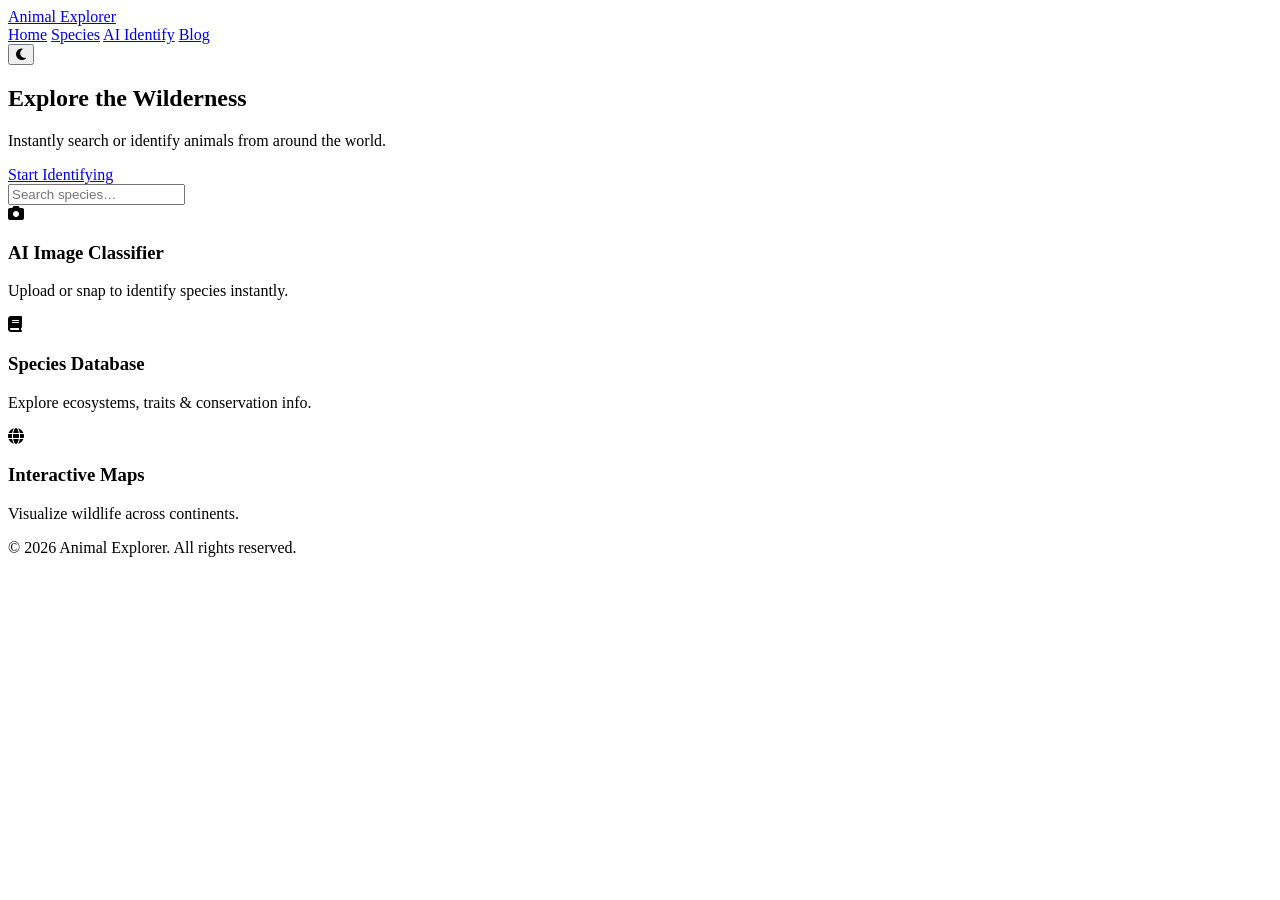
==== index.html @ e4ecb8d7 "Refactor index.html for better structure and content Updated HTML structure and added new meta tags," ====
<!DOCTYPE html>
<html lang="en">
<head>
<meta charset="UTF-8">
<meta name="viewport" content="width=device-width, initial-scale=1.0">
<title>Animal Explorer • Discover Wildlife</title>
<meta name="description" content="Explore 10,000+ animal species with advanced AI search, videos, facts and conservation insights.">
<link href="assets/css/style.css" rel="stylesheet">
<link href="https://cdnjs.cloudflare.com/ajax/libs/font-awesome/6.4.0/css/all.min.css" rel="stylesheet">
</head>
<body>

<!-- NAV -->
<header class="navbar">
  <div class="container">
    <a href="index.html" class="logo">Animal Explorer</a>
    <nav>
      <a href="index.html">Home</a>
      <a href="species.html">Species</a>
      <a href="ai.html">AI Identify</a>
      <a href="blog.html">Blog</a>
    </nav>
    <button id="themeToggle"><i class="fas fa-moon"></i></button>
  </div>
</header>

<!-- HERO -->
<section class="hero">
  <div class="hero-content">
    <h1>Explore the Wilderness</h1>
    <p>Instantly search or identify animals from around the world.</p>
    <a href="ai.html" class="btn btn-primary">Start Identifying</a>
  </div>
</section>

<!-- SEARCH & CATEGORIES -->
<section class="search-section">
  <input type="search" id="searchInput" placeholder="Search species…">
  <div id="searchResults"></div>
</section>

<!-- HIGHLIGHTS -->
<section class="features">
  <div class="card">
    <i class="fas fa-camera"></i>
    <h3>AI Image Classifier</h3>
    <p>Upload or snap to identify species instantly.</p>
  </div>
  <div class="card">
    <i class="fas fa-book"></i>
    <h3>Species Database</h3>
    <p>Explore ecosystems, traits & conservation info.</p>
  </div>
  <div class="card">
    <i class="fas fa-globe"></i>
    <h3>Interactive Maps</h3>
    <p>Visualize wildlife across continents.</p>
  </div>
</section>

<!-- FOOTER -->
<footer class="site-footer">
<p>© 2026 Animal Explorer. All rights reserved.</p>
</footer>

<script src="assets/js/main.js"></script>
</body>
</html>
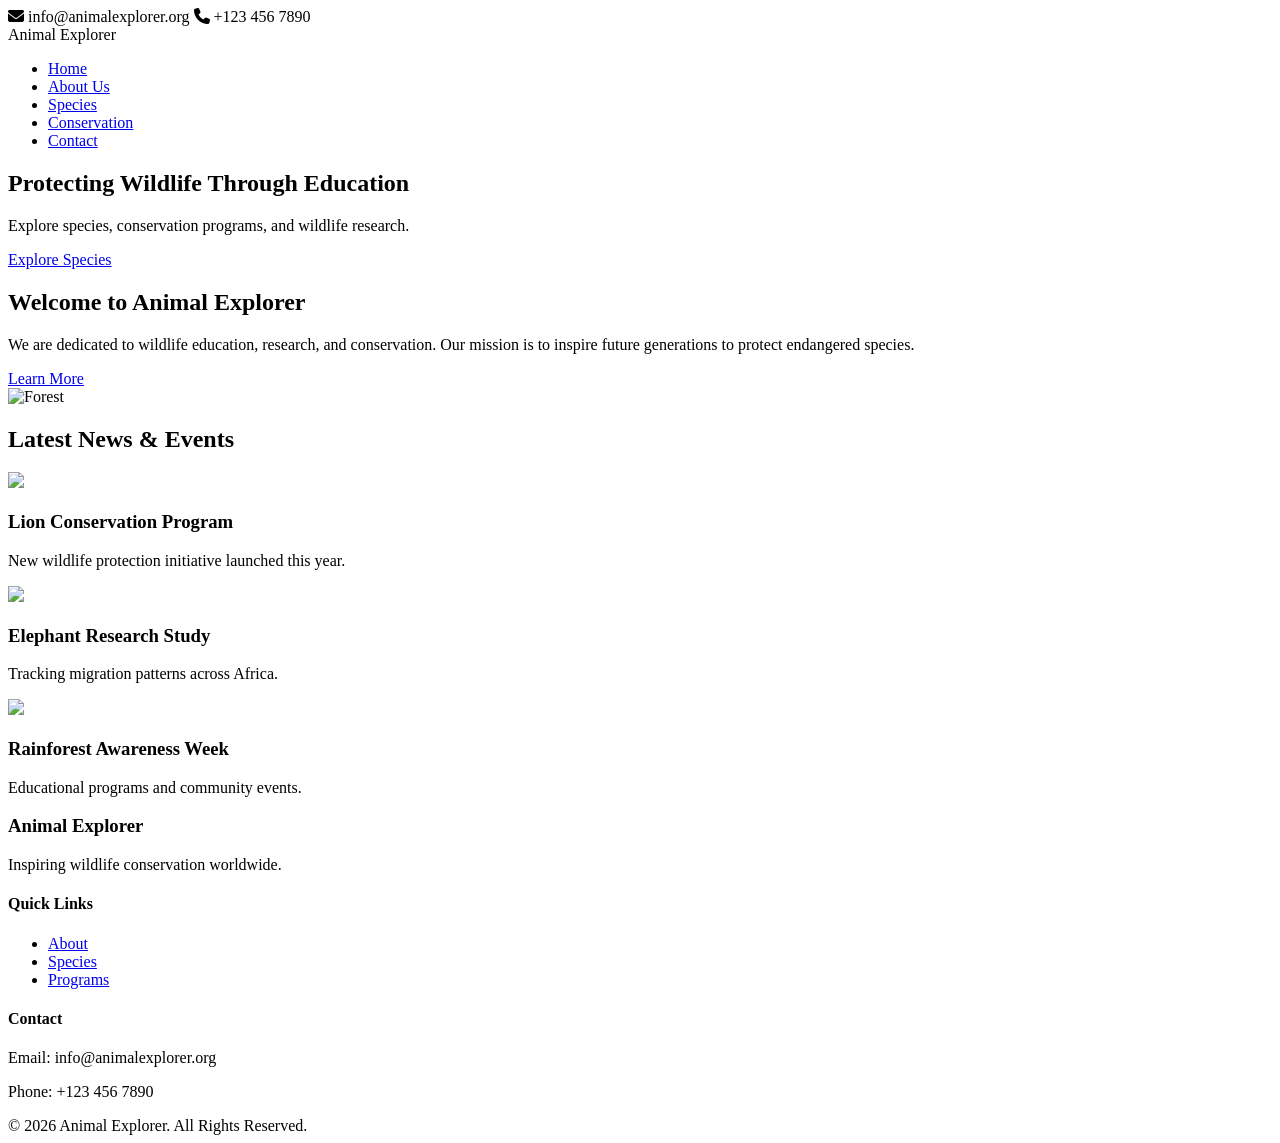
==== commit 24cc001e: "Revise HTML structure and content for clarity" ====
--- a/index.html
+++ b/index.html
@@ -3,66 +3,117 @@
 <head>
 <meta charset="UTF-8">
 <meta name="viewport" content="width=device-width, initial-scale=1.0">
-<title>Animal Explorer • Discover Wildlife</title>
-<meta name="description" content="Explore 10,000+ animal species with advanced AI search, videos, facts and conservation insights.">
-<link href="assets/css/style.css" rel="stylesheet">
+<title>Animal Explorer | Wildlife Education & Conservation</title>
+<link rel="stylesheet" href="assets/css/style.css">
 <link href="https://cdnjs.cloudflare.com/ajax/libs/font-awesome/6.4.0/css/all.min.css" rel="stylesheet">
 </head>
+
 <body>
 
-<!-- NAV -->
-<header class="navbar">
+<!-- TOP BAR -->
+<div class="top-bar">
   <div class="container">
-    <a href="index.html" class="logo">Animal Explorer</a>
+    <span><i class="fas fa-envelope"></i> info@animalexplorer.org</span>
+    <span><i class="fas fa-phone"></i> +123 456 7890</span>
+  </div>
+</div>
+
+<!-- NAVIGATION -->
+<header>
+  <div class="container nav-container">
+    <div class="logo">Animal Explorer</div>
     <nav>
-      <a href="index.html">Home</a>
-      <a href="species.html">Species</a>
-      <a href="ai.html">AI Identify</a>
-      <a href="blog.html">Blog</a>
+      <ul>
+        <li><a href="index.html">Home</a></li>
+        <li><a href="about.html">About Us</a></li>
+        <li><a href="species.html">Species</a></li>
+        <li><a href="conservation.html">Conservation</a></li>
+        <li><a href="contact.html">Contact</a></li>
+      </ul>
     </nav>
-    <button id="themeToggle"><i class="fas fa-moon"></i></button>
   </div>
 </header>
 
-<!-- HERO -->
+<!-- HERO SECTION -->
 <section class="hero">
   <div class="hero-content">
-    <h1>Explore the Wilderness</h1>
-    <p>Instantly search or identify animals from around the world.</p>
-    <a href="ai.html" class="btn btn-primary">Start Identifying</a>
+    <h1>Protecting Wildlife Through Education</h1>
+    <p>Explore species, conservation programs, and wildlife research.</p>
+    <a href="species.html" class="btn">Explore Species</a>
   </div>
 </section>
 
-<!-- SEARCH & CATEGORIES -->
-<section class="search-section">
-  <input type="search" id="searchInput" placeholder="Search species…">
-  <div id="searchResults"></div>
+<!-- ABOUT PREVIEW -->
+<section class="section">
+  <div class="container grid-2">
+    <div>
+      <h2>Welcome to Animal Explorer</h2>
+      <p>
+        We are dedicated to wildlife education, research, and conservation.
+        Our mission is to inspire future generations to protect endangered species.
+      </p>
+      <a href="about.html" class="btn-outline">Learn More</a>
+    </div>
+    <img src="assets/images/forest.jpg" alt="Forest">
+  </div>
 </section>
 
-<!-- HIGHLIGHTS -->
-<section class="features">
-  <div class="card">
-    <i class="fas fa-camera"></i>
-    <h3>AI Image Classifier</h3>
-    <p>Upload or snap to identify species instantly.</p>
-  </div>
-  <div class="card">
-    <i class="fas fa-book"></i>
-    <h3>Species Database</h3>
-    <p>Explore ecosystems, traits & conservation info.</p>
-  </div>
-  <div class="card">
-    <i class="fas fa-globe"></i>
-    <h3>Interactive Maps</h3>
-    <p>Visualize wildlife across continents.</p>
+<!-- NEWS / ANNOUNCEMENTS -->
+<section class="section bg-light">
+  <div class="container">
+    <h2 class="center">Latest News & Events</h2>
+    <div class="grid-3">
+
+      <div class="card">
+        <img src="assets/images/lion.jpg">
+        <h3>Lion Conservation Program</h3>
+        <p>New wildlife protection initiative launched this year.</p>
+      </div>
+
+      <div class="card">
+        <img src="assets/images/elephant.jpg">
+        <h3>Elephant Research Study</h3>
+        <p>Tracking migration patterns across Africa.</p>
+      </div>
+
+      <div class="card">
+        <img src="assets/images/forest.jpg">
+        <h3>Rainforest Awareness Week</h3>
+        <p>Educational programs and community events.</p>
+      </div>
+
+    </div>
   </div>
 </section>
 
 <!-- FOOTER -->
-<footer class="site-footer">
-<p>© 2026 Animal Explorer. All rights reserved.</p>
+<footer>
+  <div class="container footer-grid">
+    <div>
+      <h3>Animal Explorer</h3>
+      <p>Inspiring wildlife conservation worldwide.</p>
+    </div>
+
+    <div>
+      <h4>Quick Links</h4>
+      <ul>
+        <li><a href="about.html">About</a></li>
+        <li><a href="species.html">Species</a></li>
+        <li><a href="conservation.html">Programs</a></li>
+      </ul>
+    </div>
+
+    <div>
+      <h4>Contact</h4>
+      <p>Email: info@animalexplorer.org</p>
+      <p>Phone: +123 456 7890</p>
+    </div>
+  </div>
+
+  <div class="footer-bottom">
+    © 2026 Animal Explorer. All Rights Reserved.
+  </div>
 </footer>
 
-<script src="assets/js/main.js"></script>
 </body>
 </html>
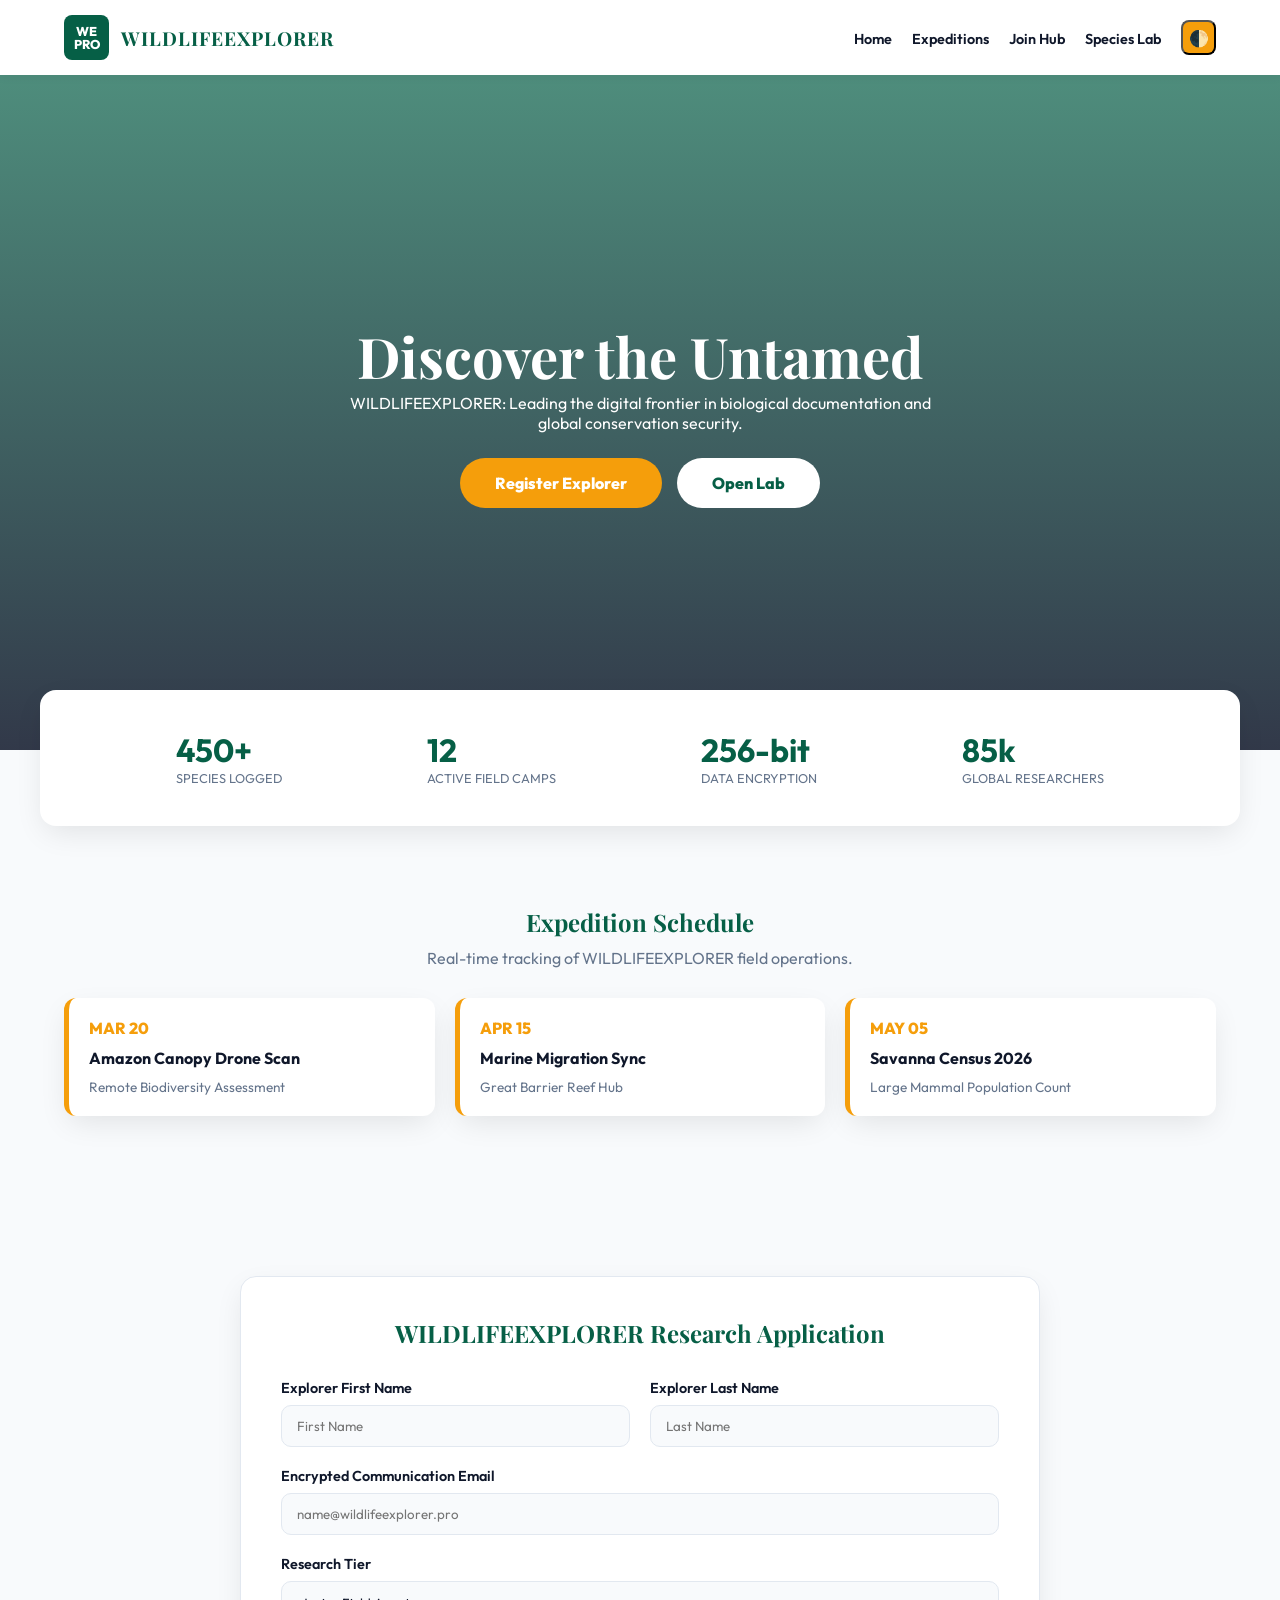
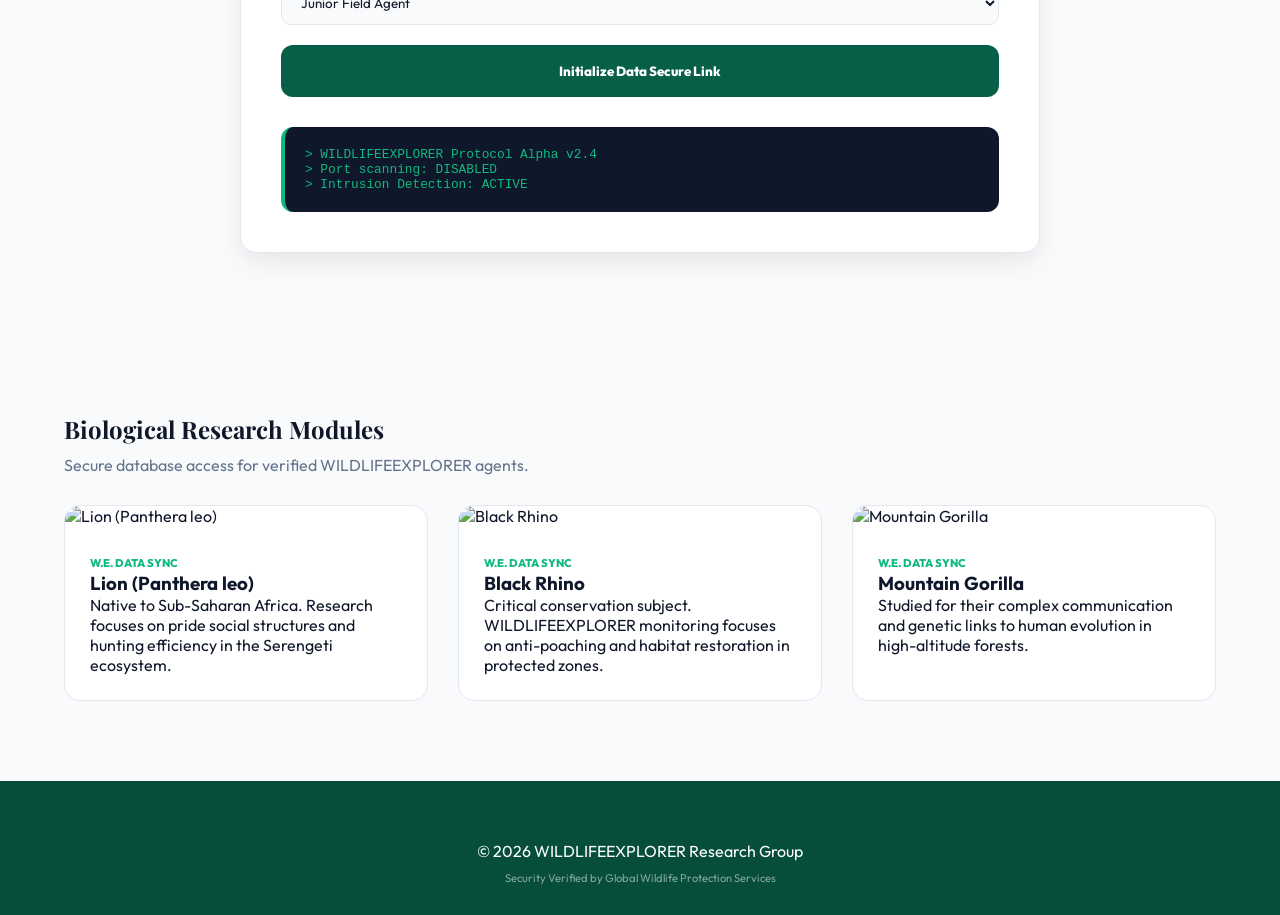
==== commit 7c6ebb30: "Refactor index.html for WILDLIFEEXPLORER branding" ====
--- a/index.html
+++ b/index.html
@@ -1,119 +1,293 @@
 <!DOCTYPE html>
 <html lang="en">
 <head>
-<meta charset="UTF-8">
-<meta name="viewport" content="width=device-width, initial-scale=1.0">
-<title>Animal Explorer | Wildlife Education & Conservation</title>
-<link rel="stylesheet" href="assets/css/style.css">
-<link href="https://cdnjs.cloudflare.com/ajax/libs/font-awesome/6.4.0/css/all.min.css" rel="stylesheet">
+    <meta charset="UTF-8">
+    <meta name="viewport" content="width=device-width, initial-scale=1.0">
+    <title>WILDLIFEEXPLORER | Secure Research & Excellence</title>
+    <link href="https://fonts.googleapis.com/css2?family=Outfit:wght@300;400;600;800&family=Playfair+Display:wght@700&display=swap" rel="stylesheet">
+    <style>
+        :root {
+            --primary: #065f46; /* Deep Jungle Green */
+            --secondary: #10b981; /* Wildlife Green */
+            --accent: #f59e0b; /* Golden Sun */
+            --bg: #f8fafc;
+            --surface: #ffffff;
+            --text: #0f172a;
+            --text-light: #64748b;
+            --border: #e2e8f0;
+            --radius: 16px;
+            --shadow: 0 10px 30px -5px rgba(0, 0, 0, 0.1);
+        }
+
+        [data-theme="dark"] {
+            --bg: #0f172a;
+            --surface: #1e293b;
+            --text: #f8fafc;
+            --text-light: #94a3b8;
+            --border: #334155;
+        }
+
+        * { margin: 0; padding: 0; box-sizing: border-box; font-family: 'Outfit', sans-serif; transition: all 0.3s ease; }
+        body { background: var(--bg); color: var(--text); overflow-x: hidden; scroll-behavior: smooth; }
+
+        /* NAVIGATION */
+        header {
+            background: var(--surface);
+            position: sticky; top: 0; z-index: 1000;
+            box-shadow: 0 2px 10px rgba(0,0,0,0.05);
+            padding: 15px 5%;
+            display: flex; justify-content: space-between; align-items: center;
+        }
+
+        .brand { display: flex; align-items: center; gap: 12px; text-decoration: none; color: inherit; }
+        .logo { width: 45px; height: 45px; background: var(--primary); border-radius: 8px; display: grid; place-items: center; color: white; font-weight: 800; font-size: 0.8rem; text-align: center; line-height: 1; }
+        .brand-name h1 { font-family: 'Playfair Display', serif; font-size: 1.2rem; color: var(--primary); letter-spacing: 1px; }
+
+        nav ul { display: flex; list-style: none; gap: 20px; align-items: center; }
+        nav a { text-decoration: none; color: var(--text); font-weight: 600; font-size: 0.9rem; }
+        nav a:hover { color: var(--primary); }
+
+        /* HERO SECTION */
+        .hero {
+            height: 75vh;
+            background: linear-gradient(rgba(6, 95, 70, 0.7), rgba(15, 23, 42, 0.85)), url('https://images.unsplash.com/photo-1502082553048-f009c37129b9?w=1600');
+            background-size: cover; background-position: center;
+            display: flex; flex-direction: column; justify-content: center; align-items: center;
+            color: white; text-align: center; padding: 0 5%;
+        }
+
+        /* STATS COUNTER */
+        .stats-bar {
+            display: flex; justify-content: space-around;
+            background: var(--surface); padding: 40px 5%;
+            margin-top: -60px; border-radius: var(--radius);
+            max-width: 1200px; margin-left: auto; margin-right: auto;
+            box-shadow: var(--shadow); position: relative; z-index: 10;
+        }
+        .stat-item h3 { color: var(--primary); font-size: 2rem; }
+        .stat-item p { font-size: 0.8rem; text-transform: uppercase; color: var(--text-light); }
+
+        /* REGISTRATION FORM */
+        .section-padding { padding: 80px 5%; }
+        .form-container { 
+            max-width: 800px; margin: 0 auto; padding: 40px; 
+            background: var(--surface); border-radius: var(--radius); 
+            border: 1px solid var(--border); box-shadow: var(--shadow); 
+        }
+        .grid-form { display: grid; grid-template-columns: 1fr 1fr; gap: 20px; }
+        @media (max-width: 600px) { .grid-form { grid-template-columns: 1fr; } }
+
+        .form-group { margin-bottom: 20px; }
+        .form-group label { display: block; margin-bottom: 8px; font-weight: 600; font-size: 0.9rem; }
+        .form-group input, .form-group select { 
+            width: 100%; padding: 12px 15px; border-radius: 10px; 
+            border: 1.5px solid var(--border); background: var(--bg); color: var(--text); outline: none;
+        }
+        .form-group input:focus { border-color: var(--primary); }
+
+        /* SECURITY MONITOR */
+        .security-monitor {
+            background: #0f172a; color: #10b981; padding: 20px;
+            border-radius: 12px; font-family: monospace; font-size: 0.8rem;
+            margin-top: 30px; border-left: 4px solid var(--secondary);
+        }
+
+        /* EXPEDITION CALENDAR */
+        .calendar-grid { display: grid; grid-template-columns: repeat(auto-fit, minmax(250px, 1fr)); gap: 20px; margin-top: 30px; }
+        .event-card { background: var(--surface); padding: 20px; border-radius: 12px; border-left: 5px solid var(--accent); box-shadow: var(--shadow); }
+
+        /* RESEARCH CARDS */
+        .grid { display: grid; grid-template-columns: repeat(auto-fill, minmax(300px, 1fr)); gap: 30px; }
+        .card { background: var(--surface); border-radius: var(--radius); overflow: hidden; border: 1px solid var(--border); cursor: pointer; }
+        .card:hover { transform: translateY(-10px); box-shadow: var(--shadow); }
+        .card img { width: 100%; height: 200px; object-fit: cover; }
+        .card-content { padding: 25px; }
+
+        /* FOOTER */
+        footer { background: #064e3b; color: white; padding: 60px 5% 30px; text-align: center; }
+        
+        .modal { position: fixed; inset: 0; background: rgba(0,0,0,0.9); z-index: 2000; display: none; place-items: center; }
+        .modal.active { display: grid; }
+        .modal-content { background: var(--surface); width: 90%; max-width: 900px; border-radius: 20px; overflow: hidden; }
+
+    </style>
 </head>
-
 <body>
 
-<!-- TOP BAR -->
-<div class="top-bar">
-  <div class="container">
-    <span><i class="fas fa-envelope"></i> info@animalexplorer.org</span>
-    <span><i class="fas fa-phone"></i> +123 456 7890</span>
-  </div>
-</div>
-
-<!-- NAVIGATION -->
-<header>
-  <div class="container nav-container">
-    <div class="logo">Animal Explorer</div>
-    <nav>
-      <ul>
-        <li><a href="index.html">Home</a></li>
-        <li><a href="about.html">About Us</a></li>
-        <li><a href="species.html">Species</a></li>
-        <li><a href="conservation.html">Conservation</a></li>
-        <li><a href="contact.html">Contact</a></li>
-      </ul>
-    </nav>
-  </div>
-</header>
-
-<!-- HERO SECTION -->
-<section class="hero">
-  <div class="hero-content">
-    <h1>Protecting Wildlife Through Education</h1>
-    <p>Explore species, conservation programs, and wildlife research.</p>
-    <a href="species.html" class="btn">Explore Species</a>
-  </div>
-</section>
-
-<!-- ABOUT PREVIEW -->
-<section class="section">
-  <div class="container grid-2">
-    <div>
-      <h2>Welcome to Animal Explorer</h2>
-      <p>
-        We are dedicated to wildlife education, research, and conservation.
-        Our mission is to inspire future generations to protect endangered species.
-      </p>
-      <a href="about.html" class="btn-outline">Learn More</a>
+    <header>
+        <a href="#" class="brand">
+            <div class="logo">WE<br>PRO</div>
+            <div class="brand-name">
+                <h1>WILDLIFEEXPLORER</h1>
+            </div>
+        </a>
+        <nav>
+            <ul>
+                <li><a href="#hero">Home</a></li>
+                <li><a href="#calendar">Expeditions</a></li>
+                <li><a href="#register">Join Hub</a></li>
+                <li><a href="#lab">Species Lab</a></li>
+                <li><button onclick="toggleTheme()" class="logo" style="width:35px; height:35px; cursor:pointer; font-size:1rem; background: var(--accent);">🌓</button></li>
+            </ul>
+        </nav>
+    </header>
+
+    <section class="hero" id="hero">
+        <h2 style="font-size: 3.5rem; font-family: 'Playfair Display', serif;">Discover the Untamed</h2>
+        <p style="max-width: 600px;">WILDLIFEEXPLORER: Leading the digital frontier in biological documentation and global conservation security.</p>
+        <div style="display: flex; gap: 15px; margin-top: 25px;">
+            <a href="#register" style="padding: 15px 35px; background: var(--accent); color: white; text-decoration: none; border-radius: 50px; font-weight: 800;">Register Explorer</a>
+            <a href="#lab" style="padding: 15px 35px; background: white; color: var(--primary); text-decoration: none; border-radius: 50px; font-weight: 800;">Open Lab</a>
+        </div>
+    </section>
+
+    <section class="stats-bar">
+        <div class="stat-item"><h3>450+</h3><p>Species Logged</p></div>
+        <div class="stat-item"><h3>12</h3><p>Active Field Camps</p></div>
+        <div class="stat-item"><h3>256-bit</h3><p>Data Encryption</p></div>
+        <div class="stat-item"><h3>85k</h3><p>Global Researchers</p></div>
+    </section>
+
+    <section class="section-padding" id="calendar" style="background: var(--bg);">
+        <h2 style="text-align: center; margin-bottom: 10px; font-family: 'Playfair Display'; color: var(--primary);">Expedition Schedule</h2>
+        <p style="text-align: center; color: var(--text-light);">Real-time tracking of WILDLIFEEXPLORER field operations.</p>
+        <div class="calendar-grid">
+            <div class="event-card">
+                <span style="color: var(--accent); font-weight: 800;">MAR 20</span>
+                <h4 style="margin: 10px 0;">Amazon Canopy Drone Scan</h4>
+                <p style="font-size: 0.85rem; color: var(--text-light);">Remote Biodiversity Assessment</p>
+            </div>
+            <div class="event-card">
+                <span style="color: var(--accent); font-weight: 800;">APR 15</span>
+                <h4 style="margin: 10px 0;">Marine Migration Sync</h4>
+                <p style="font-size: 0.85rem; color: var(--text-light);">Great Barrier Reef Hub</p>
+            </div>
+            <div class="event-card">
+                <span style="color: var(--accent); font-weight: 800;">MAY 05</span>
+                <h4 style="margin: 10px 0;">Savanna Census 2026</h4>
+                <p style="font-size: 0.85rem; color: var(--text-light);">Large Mammal Population Count</p>
+            </div>
+        </div>
+    </section>
+
+    <section class="section-padding" id="register">
+        <div class="form-container">
+            <h2 style="text-align: center; margin-bottom: 30px; font-family: 'Playfair Display'; color: var(--primary);">WILDLIFEEXPLORER Research Application</h2>
+            <form id="enrollmentForm" onsubmit="handleSubmit(event)">
+                <div class="grid-form">
+                    <div class="form-group">
+                        <label>Explorer First Name</label>
+                        <input type="text" id="fname" required maxlength="30" placeholder="First Name">
+                    </div>
+                    <div class="form-group">
+                        <label>Explorer Last Name</label>
+                        <input type="text" id="lname" required maxlength="30" placeholder="Last Name">
+                    </div>
+                </div>
+                <div class="form-group">
+                    <label>Encrypted Communication Email</label>
+                    <input type="email" id="email" required placeholder="name@wildlifeexplorer.pro">
+                </div>
+                <div class="form-group">
+                    <label>Research Tier</label>
+                    <select id="year">
+                        <option>Junior Field Agent</option>
+                        <option>Lead Researcher</option>
+                        <option>Data Analyst</option>
+                        <option>Conservation Guard</option>
+                    </select>
+                </div>
+                <button type="submit" style="width:100%; padding:18px; background:var(--primary); color:white; border:none; border-radius:12px; font-weight:800; cursor:pointer;">Initialize Data Secure Link</button>
+            </form>
+
+            <div class="security-monitor" id="secMonitor">
+                > WILDLIFEEXPLORER Protocol Alpha v2.4<br>
+                > Port scanning: DISABLED<br>
+                > Intrusion Detection: ACTIVE
+            </div>
+        </div>
+    </section>
+
+    <section class="section-padding" id="lab" style="background: var(--bg);">
+        <h2 style="margin-bottom: 10px; font-family: 'Playfair Display';">Biological Research Modules</h2>
+        <p style="margin-bottom: 30px; color: var(--text-light);">Secure database access for verified WILDLIFEEXPLORER agents.</p>
+        <div class="grid" id="animalGrid"></div>
+    </section>
+
+    <div class="modal" id="infoModal">
+        <div class="modal-content">
+            <div id="player" style="width:100%; aspect-ratio:16/9; background:#000;"></div>
+            <div style="padding:40px;">
+                <h2 id="mTitle" style="font-family: 'Playfair Display'; font-size: 2rem;"></h2>
+                <p id="mDesc" style="margin-top:15px; color:var(--text-light); line-height:1.8;"></p>
+                <button onclick="closeModal()" style="margin-top:25px; padding:12px 25px; background:var(--primary); color:white; border:none; border-radius:8px; cursor:pointer; font-weight:700;">Secure Logout</button>
+            </div>
+        </div>
     </div>
-    <img src="assets/images/forest.jpg" alt="Forest">
-  </div>
-</section>
-
-<!-- NEWS / ANNOUNCEMENTS -->
-<section class="section bg-light">
-  <div class="container">
-    <h2 class="center">Latest News & Events</h2>
-    <div class="grid-3">
-
-      <div class="card">
-        <img src="assets/images/lion.jpg">
-        <h3>Lion Conservation Program</h3>
-        <p>New wildlife protection initiative launched this year.</p>
-      </div>
-
-      <div class="card">
-        <img src="assets/images/elephant.jpg">
-        <h3>Elephant Research Study</h3>
-        <p>Tracking migration patterns across Africa.</p>
-      </div>
-
-      <div class="card">
-        <img src="assets/images/forest.jpg">
-        <h3>Rainforest Awareness Week</h3>
-        <p>Educational programs and community events.</p>
-      </div>
-
-    </div>
-  </div>
-</section>
-
-<!-- FOOTER -->
-<footer>
-  <div class="container footer-grid">
-    <div>
-      <h3>Animal Explorer</h3>
-      <p>Inspiring wildlife conservation worldwide.</p>
-    </div>
-
-    <div>
-      <h4>Quick Links</h4>
-      <ul>
-        <li><a href="about.html">About</a></li>
-        <li><a href="species.html">Species</a></li>
-        <li><a href="conservation.html">Programs</a></li>
-      </ul>
-    </div>
-
-    <div>
-      <h4>Contact</h4>
-      <p>Email: info@animalexplorer.org</p>
-      <p>Phone: +123 456 7890</p>
-    </div>
-  </div>
-
-  <div class="footer-bottom">
-    © 2026 Animal Explorer. All Rights Reserved.
-  </div>
-</footer>
-
+
+    <footer>
+        <p>© 2026 WILDLIFEEXPLORER Research Group</p>
+        <p style="opacity: 0.5; font-size: 0.7rem; margin-top: 10px;">Security Verified by Global Wildlife Protection Services</p>
+    </footer>
+
+    <script>
+        const animals = [
+            { name: "Lion (Panthera leo)", vid: "7N08m_L9-9s", desc: "Native to Sub-Saharan Africa. Research focuses on pride social structures and hunting efficiency in the Serengeti ecosystem.", img: "https://images.unsplash.com/photo-1546182990-dffeafbe841d?w=400" },
+            { name: "Black Rhino", vid: "AWaawE2zDbs", desc: "Critical conservation subject. WILDLIFEEXPLORER monitoring focuses on anti-poaching and habitat restoration in protected zones.", img: "https://images.unsplash.com/photo-1575550959106-5a7defe28b56?w=400" },
+            { name: "Mountain Gorilla", vid: "pM6O7Z1S7Yc", desc: "Studied for their complex communication and genetic links to human evolution in high-altitude forests.", img: "https://images.unsplash.com/photo-1541414779316-956a5084c0d4?w=400" }
+        ];
+
+        function init() {
+            const grid = document.getElementById('animalGrid');
+            grid.innerHTML = animals.map(a => `
+                <div class="card" onclick="openModal('${a.name}', '${a.desc}', '${a.vid}')">
+                    <img src="${a.img}" alt="${a.name}">
+                    <div class="card-content">
+                        <span style="color:var(--secondary); font-weight:800; font-size:0.7rem;">W.E. DATA SYNC</span>
+                        <h3>${a.name}</h3>
+                        <p>${a.desc}</p>
+                    </div>
+                </div>
+            `).join('');
+        }
+
+        function sanitize(text) {
+            const div = document.createElement('div');
+            div.textContent = text;
+            return div.innerHTML;
+        }
+
+        function handleSubmit(e) {
+            e.preventDefault();
+            const monitor = document.getElementById('secMonitor');
+            const rawFname = document.getElementById('fname').value;
+            const cleanFname = sanitize(rawFname);
+            
+            monitor.innerHTML = `> Processing link for: ${cleanFname}...<br>> WILDLIFEEXPLORER Sanitizer: OK<br>> SQL Injection Filter: PASS<br>> Payload Encryption: SUCCESS<br>> Connection Established.`;
+            
+            setTimeout(() => {
+                alert(`Welcome to the WILDLIFEEXPLORER network, Agent ${cleanFname}. Your connection is secure.`);
+            }, 800);
+        }
+
+        function openModal(t, d, v) {
+            document.getElementById('mTitle').innerText = t;
+            document.getElementById('mDesc').innerText = d;
+            document.getElementById('player').innerHTML = `<iframe width="100%" height="100%" src="https://www.youtube.com/embed/${v}?autoplay=1&mute=1" frameborder="0" allowfullscreen></iframe>`;
+            document.getElementById('infoModal').classList.add('active');
+        }
+
+        function closeModal() {
+            document.getElementById('infoModal').classList.remove('active');
+            document.getElementById('player').innerHTML = "";
+        }
+
+        function toggleTheme() {
+            const body = document.body;
+            body.hasAttribute('data-theme') ? body.removeAttribute('data-theme') : body.setAttribute('data-theme', 'dark');
+        }
+
+        init();
+    </script>
 </body>
 </html>
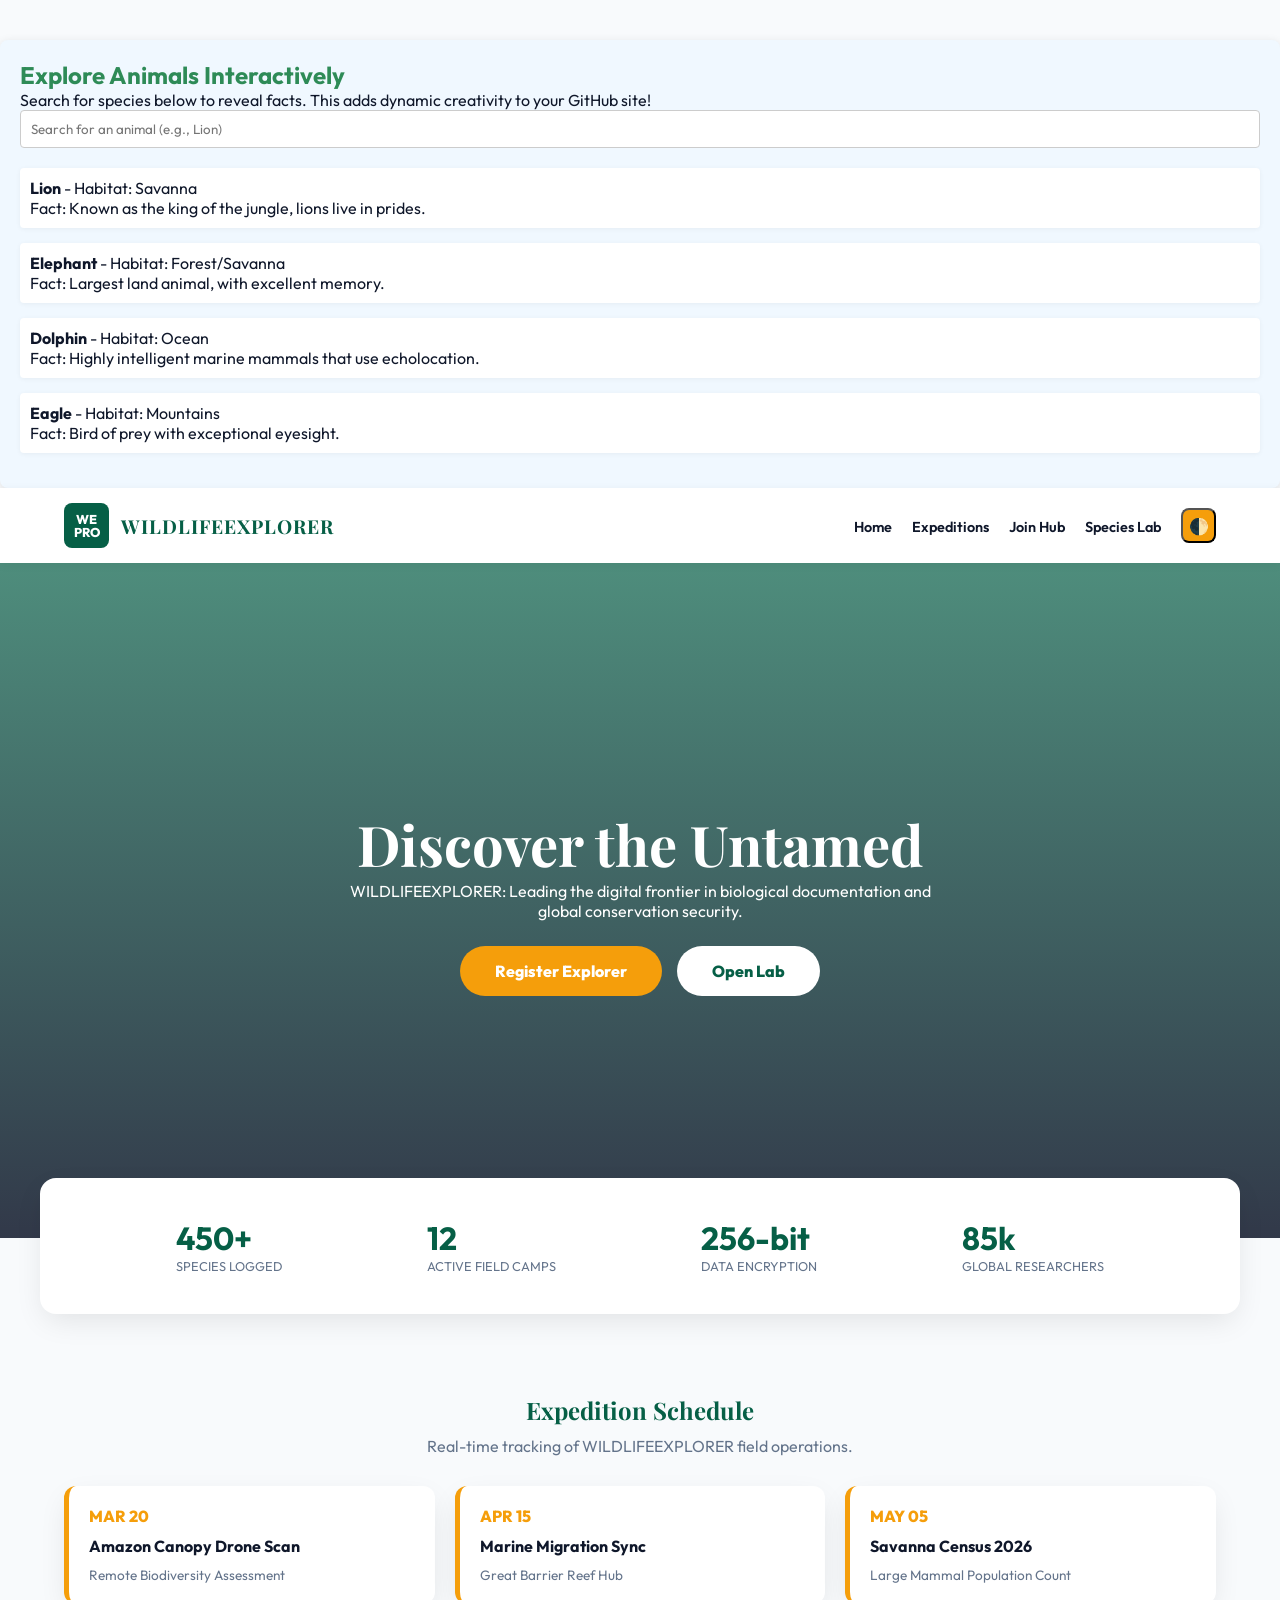
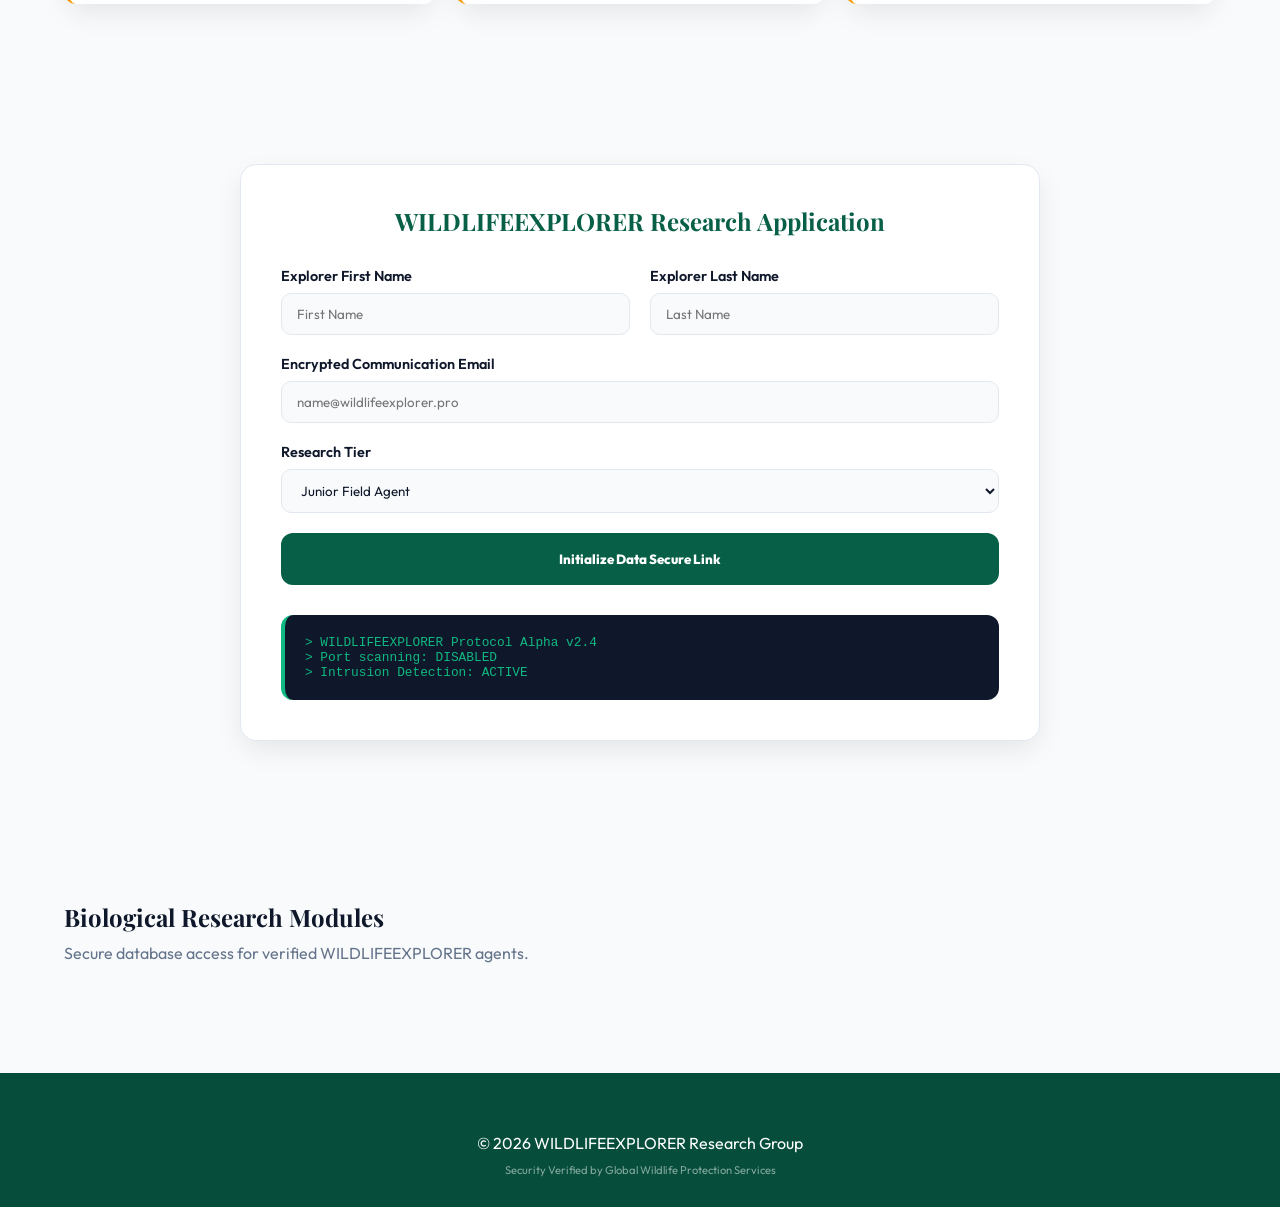
==== commit 1cf84788: "Implement interactive animal search feature Added an interactive animal search module with dynamic d" ====
--- a/index.html
+++ b/index.html
@@ -113,6 +113,53 @@
     </style>
 </head>
 <body>
+    <!-- Exclusive Enhancement: Interactive Animal Search Module -->
+<section id="animal-search" style="margin-top: 40px; padding: 20px; background: #f0f8ff; border-radius: 8px; box-shadow: 0 2px 10px rgba(0,0,0,0.1);">
+  <h2 style="color: #2e8b57;">Explore Animals Interactively</h2>
+  <p>Search for species below to reveal facts. This adds dynamic creativity to your GitHub site!</p>
+  
+  <input type="text" id="searchInput" placeholder="Search for an animal (e.g., Lion)" style="width: 100%; padding: 10px; margin-bottom: 20px; border: 1px solid #ccc; border-radius: 4px;">
+  
+  <ul id="animalList" style="list-style: none; padding: 0;"></ul>
+</section>
+
+<script>
+  // Sample animal data (expand with more entries or fetch from an API for advanced creativity)
+  const animals = [
+    { name: 'Lion', habitat: 'Savanna', fact: 'Known as the king of the jungle, lions live in prides.' },
+    { name: 'Elephant', habitat: 'Forest/Savanna', fact: 'Largest land animal, with excellent memory.' },
+    { name: 'Dolphin', habitat: 'Ocean', fact: 'Highly intelligent marine mammals that use echolocation.' },
+    { name: 'Eagle', habitat: 'Mountains', fact: 'Bird of prey with exceptional eyesight.' },
+    // Add more here for expansion
+  ];
+
+  const searchInput = document.getElementById('searchInput');
+  const animalList = document.getElementById('animalList');
+
+  function displayAnimals(filteredAnimals) {
+    animalList.innerHTML = ''; // Clear list
+    filteredAnimals.forEach(animal => {
+      const li = document.createElement('li');
+      li.innerHTML = `<strong>${animal.name}</strong> - Habitat: ${animal.habitat}<br>Fact: ${animal.fact}`;
+      li.style.marginBottom = '15px';
+      li.style.padding = '10px';
+      li.style.background = '#fff';
+      li.style.borderRadius = '4px';
+      li.style.boxShadow = '0 1px 5px rgba(0,0,0,0.05)';
+      animalList.appendChild(li);
+    });
+  }
+
+  // Initial display
+  displayAnimals(animals);
+
+  // Search functionality (case-insensitive)
+  searchInput.addEventListener('input', () => {
+    const query = searchInput.value.toLowerCase();
+    const filtered = animals.filter(animal => animal.name.toLowerCase().includes(query));
+    displayAnimals(filtered);
+  });
+</script>
 
     <header>
         <a href="#" class="brand">
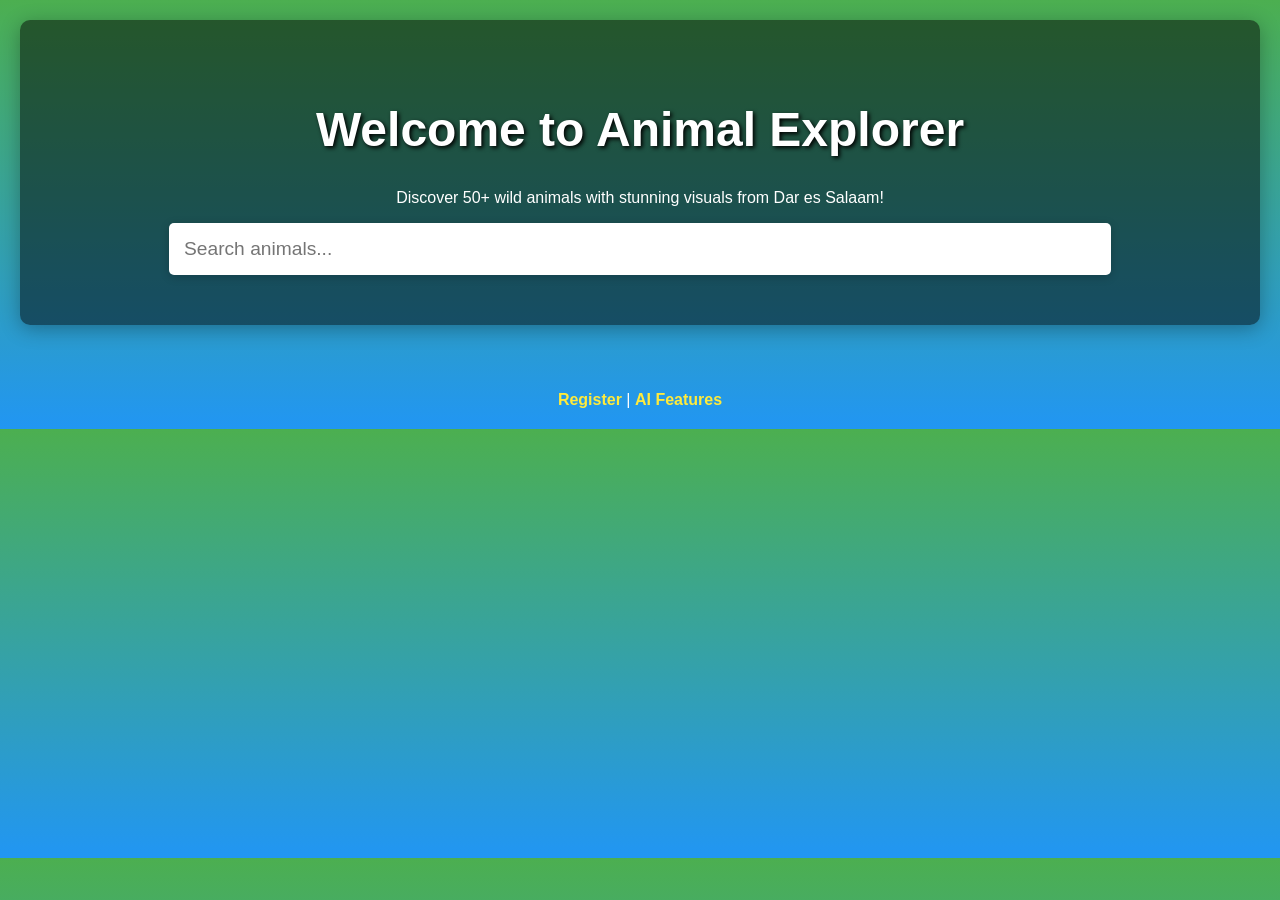
==== commit 9103d210: "Revamp index.html for Animal Explorer theme" ====
--- a/index.html
+++ b/index.html
@@ -1,340 +1,33 @@
 <!DOCTYPE html>
 <html lang="en">
 <head>
-    <meta charset="UTF-8">
-    <meta name="viewport" content="width=device-width, initial-scale=1.0">
-    <title>WILDLIFEEXPLORER | Secure Research & Excellence</title>
-    <link href="https://fonts.googleapis.com/css2?family=Outfit:wght@300;400;600;800&family=Playfair+Display:wght@700&display=swap" rel="stylesheet">
-    <style>
-        :root {
-            --primary: #065f46; /* Deep Jungle Green */
-            --secondary: #10b981; /* Wildlife Green */
-            --accent: #f59e0b; /* Golden Sun */
-            --bg: #f8fafc;
-            --surface: #ffffff;
-            --text: #0f172a;
-            --text-light: #64748b;
-            --border: #e2e8f0;
-            --radius: 16px;
-            --shadow: 0 10px 30px -5px rgba(0, 0, 0, 0.1);
-        }
-
-        [data-theme="dark"] {
-            --bg: #0f172a;
-            --surface: #1e293b;
-            --text: #f8fafc;
-            --text-light: #94a3b8;
-            --border: #334155;
-        }
-
-        * { margin: 0; padding: 0; box-sizing: border-box; font-family: 'Outfit', sans-serif; transition: all 0.3s ease; }
-        body { background: var(--bg); color: var(--text); overflow-x: hidden; scroll-behavior: smooth; }
-
-        /* NAVIGATION */
-        header {
-            background: var(--surface);
-            position: sticky; top: 0; z-index: 1000;
-            box-shadow: 0 2px 10px rgba(0,0,0,0.05);
-            padding: 15px 5%;
-            display: flex; justify-content: space-between; align-items: center;
-        }
-
-        .brand { display: flex; align-items: center; gap: 12px; text-decoration: none; color: inherit; }
-        .logo { width: 45px; height: 45px; background: var(--primary); border-radius: 8px; display: grid; place-items: center; color: white; font-weight: 800; font-size: 0.8rem; text-align: center; line-height: 1; }
-        .brand-name h1 { font-family: 'Playfair Display', serif; font-size: 1.2rem; color: var(--primary); letter-spacing: 1px; }
-
-        nav ul { display: flex; list-style: none; gap: 20px; align-items: center; }
-        nav a { text-decoration: none; color: var(--text); font-weight: 600; font-size: 0.9rem; }
-        nav a:hover { color: var(--primary); }
-
-        /* HERO SECTION */
-        .hero {
-            height: 75vh;
-            background: linear-gradient(rgba(6, 95, 70, 0.7), rgba(15, 23, 42, 0.85)), url('https://images.unsplash.com/photo-1502082553048-f009c37129b9?w=1600');
-            background-size: cover; background-position: center;
-            display: flex; flex-direction: column; justify-content: center; align-items: center;
-            color: white; text-align: center; padding: 0 5%;
-        }
-
-        /* STATS COUNTER */
-        .stats-bar {
-            display: flex; justify-content: space-around;
-            background: var(--surface); padding: 40px 5%;
-            margin-top: -60px; border-radius: var(--radius);
-            max-width: 1200px; margin-left: auto; margin-right: auto;
-            box-shadow: var(--shadow); position: relative; z-index: 10;
-        }
-        .stat-item h3 { color: var(--primary); font-size: 2rem; }
-        .stat-item p { font-size: 0.8rem; text-transform: uppercase; color: var(--text-light); }
-
-        /* REGISTRATION FORM */
-        .section-padding { padding: 80px 5%; }
-        .form-container { 
-            max-width: 800px; margin: 0 auto; padding: 40px; 
-            background: var(--surface); border-radius: var(--radius); 
-            border: 1px solid var(--border); box-shadow: var(--shadow); 
-        }
-        .grid-form { display: grid; grid-template-columns: 1fr 1fr; gap: 20px; }
-        @media (max-width: 600px) { .grid-form { grid-template-columns: 1fr; } }
-
-        .form-group { margin-bottom: 20px; }
-        .form-group label { display: block; margin-bottom: 8px; font-weight: 600; font-size: 0.9rem; }
-        .form-group input, .form-group select { 
-            width: 100%; padding: 12px 15px; border-radius: 10px; 
-            border: 1.5px solid var(--border); background: var(--bg); color: var(--text); outline: none;
-        }
-        .form-group input:focus { border-color: var(--primary); }
-
-        /* SECURITY MONITOR */
-        .security-monitor {
-            background: #0f172a; color: #10b981; padding: 20px;
-            border-radius: 12px; font-family: monospace; font-size: 0.8rem;
-            margin-top: 30px; border-left: 4px solid var(--secondary);
-        }
-
-        /* EXPEDITION CALENDAR */
-        .calendar-grid { display: grid; grid-template-columns: repeat(auto-fit, minmax(250px, 1fr)); gap: 20px; margin-top: 30px; }
-        .event-card { background: var(--surface); padding: 20px; border-radius: 12px; border-left: 5px solid var(--accent); box-shadow: var(--shadow); }
-
-        /* RESEARCH CARDS */
-        .grid { display: grid; grid-template-columns: repeat(auto-fill, minmax(300px, 1fr)); gap: 30px; }
-        .card { background: var(--surface); border-radius: var(--radius); overflow: hidden; border: 1px solid var(--border); cursor: pointer; }
-        .card:hover { transform: translateY(-10px); box-shadow: var(--shadow); }
-        .card img { width: 100%; height: 200px; object-fit: cover; }
-        .card-content { padding: 25px; }
-
-        /* FOOTER */
-        footer { background: #064e3b; color: white; padding: 60px 5% 30px; text-align: center; }
-        
-        .modal { position: fixed; inset: 0; background: rgba(0,0,0,0.9); z-index: 2000; display: none; place-items: center; }
-        .modal.active { display: grid; }
-        .modal-content { background: var(--surface); width: 90%; max-width: 900px; border-radius: 20px; overflow: hidden; }
-
-    </style>
+  <meta charset="UTF-8">
+  <meta name="viewport" content="width=device-width, initial-scale=1.0">
+  <title>Animal Explorer - Home</title>
+  <style>
+    body { font-family: Arial, sans-serif; background: linear-gradient(to bottom, #4CAF50, #2196F3); color: white; margin: 0; padding: 20px; animation: fadeIn 2s; }
+    @keyframes fadeIn { from { opacity: 0; } to { opacity: 1; } }
+    header { text-align: center; padding: 50px; background: rgba(0,0,0,0.5); border-radius: 10px; box-shadow: 0 4px 20px rgba(0,0,0,0.3); }
+    h1 { font-size: 3em; text-shadow: 2px 2px 4px #000; }
+    #search { width: 80%; padding: 15px; border: none; border-radius: 5px; font-size: 1.2em; box-shadow: 0 2px 10px rgba(0,0,0,0.2); transition: transform 0.3s; }
+    #search:focus { transform: scale(1.05); }
+    ul { list-style: none; padding: 0; display: grid; grid-template-columns: repeat(auto-fit, minmax(200px, 1fr)); gap: 20px; }
+    li a { display: block; padding: 20px; background: rgba(255,255,255,0.2); border-radius: 10px; text-decoration: none; color: white; text-align: center; transition: background 0.3s; box-shadow: 0 2px 10px rgba(0,0,0,0.2); }
+    li a:hover { background: rgba(255,255,255,0.4); transform: translateY(-5px); }
+    footer { text-align: center; margin-top: 50px; }
+    footer a { color: #FFEB3B; text-decoration: none; font-weight: bold; }
+  </style>
 </head>
 <body>
-    <!-- Exclusive Enhancement: Interactive Animal Search Module -->
-<section id="animal-search" style="margin-top: 40px; padding: 20px; background: #f0f8ff; border-radius: 8px; box-shadow: 0 2px 10px rgba(0,0,0,0.1);">
-  <h2 style="color: #2e8b57;">Explore Animals Interactively</h2>
-  <p>Search for species below to reveal facts. This adds dynamic creativity to your GitHub site!</p>
-  
-  <input type="text" id="searchInput" placeholder="Search for an animal (e.g., Lion)" style="width: 100%; padding: 10px; margin-bottom: 20px; border: 1px solid #ccc; border-radius: 4px;">
-  
-  <ul id="animalList" style="list-style: none; padding: 0;"></ul>
-</section>
-
-<script>
-  // Sample animal data (expand with more entries or fetch from an API for advanced creativity)
-  const animals = [
-    { name: 'Lion', habitat: 'Savanna', fact: 'Known as the king of the jungle, lions live in prides.' },
-    { name: 'Elephant', habitat: 'Forest/Savanna', fact: 'Largest land animal, with excellent memory.' },
-    { name: 'Dolphin', habitat: 'Ocean', fact: 'Highly intelligent marine mammals that use echolocation.' },
-    { name: 'Eagle', habitat: 'Mountains', fact: 'Bird of prey with exceptional eyesight.' },
-    // Add more here for expansion
-  ];
-
-  const searchInput = document.getElementById('searchInput');
-  const animalList = document.getElementById('animalList');
-
-  function displayAnimals(filteredAnimals) {
-    animalList.innerHTML = ''; // Clear list
-    filteredAnimals.forEach(animal => {
-      const li = document.createElement('li');
-      li.innerHTML = `<strong>${animal.name}</strong> - Habitat: ${animal.habitat}<br>Fact: ${animal.fact}`;
-      li.style.marginBottom = '15px';
-      li.style.padding = '10px';
-      li.style.background = '#fff';
-      li.style.borderRadius = '4px';
-      li.style.boxShadow = '0 1px 5px rgba(0,0,0,0.05)';
-      animalList.appendChild(li);
-    });
-  }
-
-  // Initial display
-  displayAnimals(animals);
-
-  // Search functionality (case-insensitive)
-  searchInput.addEventListener('input', () => {
-    const query = searchInput.value.toLowerCase();
-    const filtered = animals.filter(animal => animal.name.toLowerCase().includes(query));
-    displayAnimals(filtered);
-  });
-</script>
-
-    <header>
-        <a href="#" class="brand">
-            <div class="logo">WE<br>PRO</div>
-            <div class="brand-name">
-                <h1>WILDLIFEEXPLORER</h1>
-            </div>
-        </a>
-        <nav>
-            <ul>
-                <li><a href="#hero">Home</a></li>
-                <li><a href="#calendar">Expeditions</a></li>
-                <li><a href="#register">Join Hub</a></li>
-                <li><a href="#lab">Species Lab</a></li>
-                <li><button onclick="toggleTheme()" class="logo" style="width:35px; height:35px; cursor:pointer; font-size:1rem; background: var(--accent);">🌓</button></li>
-            </ul>
-        </nav>
-    </header>
-
-    <section class="hero" id="hero">
-        <h2 style="font-size: 3.5rem; font-family: 'Playfair Display', serif;">Discover the Untamed</h2>
-        <p style="max-width: 600px;">WILDLIFEEXPLORER: Leading the digital frontier in biological documentation and global conservation security.</p>
-        <div style="display: flex; gap: 15px; margin-top: 25px;">
-            <a href="#register" style="padding: 15px 35px; background: var(--accent); color: white; text-decoration: none; border-radius: 50px; font-weight: 800;">Register Explorer</a>
-            <a href="#lab" style="padding: 15px 35px; background: white; color: var(--primary); text-decoration: none; border-radius: 50px; font-weight: 800;">Open Lab</a>
-        </div>
-    </section>
-
-    <section class="stats-bar">
-        <div class="stat-item"><h3>450+</h3><p>Species Logged</p></div>
-        <div class="stat-item"><h3>12</h3><p>Active Field Camps</p></div>
-        <div class="stat-item"><h3>256-bit</h3><p>Data Encryption</p></div>
-        <div class="stat-item"><h3>85k</h3><p>Global Researchers</p></div>
-    </section>
-
-    <section class="section-padding" id="calendar" style="background: var(--bg);">
-        <h2 style="text-align: center; margin-bottom: 10px; font-family: 'Playfair Display'; color: var(--primary);">Expedition Schedule</h2>
-        <p style="text-align: center; color: var(--text-light);">Real-time tracking of WILDLIFEEXPLORER field operations.</p>
-        <div class="calendar-grid">
-            <div class="event-card">
-                <span style="color: var(--accent); font-weight: 800;">MAR 20</span>
-                <h4 style="margin: 10px 0;">Amazon Canopy Drone Scan</h4>
-                <p style="font-size: 0.85rem; color: var(--text-light);">Remote Biodiversity Assessment</p>
-            </div>
-            <div class="event-card">
-                <span style="color: var(--accent); font-weight: 800;">APR 15</span>
-                <h4 style="margin: 10px 0;">Marine Migration Sync</h4>
-                <p style="font-size: 0.85rem; color: var(--text-light);">Great Barrier Reef Hub</p>
-            </div>
-            <div class="event-card">
-                <span style="color: var(--accent); font-weight: 800;">MAY 05</span>
-                <h4 style="margin: 10px 0;">Savanna Census 2026</h4>
-                <p style="font-size: 0.85rem; color: var(--text-light);">Large Mammal Population Count</p>
-            </div>
-        </div>
-    </section>
-
-    <section class="section-padding" id="register">
-        <div class="form-container">
-            <h2 style="text-align: center; margin-bottom: 30px; font-family: 'Playfair Display'; color: var(--primary);">WILDLIFEEXPLORER Research Application</h2>
-            <form id="enrollmentForm" onsubmit="handleSubmit(event)">
-                <div class="grid-form">
-                    <div class="form-group">
-                        <label>Explorer First Name</label>
-                        <input type="text" id="fname" required maxlength="30" placeholder="First Name">
-                    </div>
-                    <div class="form-group">
-                        <label>Explorer Last Name</label>
-                        <input type="text" id="lname" required maxlength="30" placeholder="Last Name">
-                    </div>
-                </div>
-                <div class="form-group">
-                    <label>Encrypted Communication Email</label>
-                    <input type="email" id="email" required placeholder="name@wildlifeexplorer.pro">
-                </div>
-                <div class="form-group">
-                    <label>Research Tier</label>
-                    <select id="year">
-                        <option>Junior Field Agent</option>
-                        <option>Lead Researcher</option>
-                        <option>Data Analyst</option>
-                        <option>Conservation Guard</option>
-                    </select>
-                </div>
-                <button type="submit" style="width:100%; padding:18px; background:var(--primary); color:white; border:none; border-radius:12px; font-weight:800; cursor:pointer;">Initialize Data Secure Link</button>
-            </form>
-
-            <div class="security-monitor" id="secMonitor">
-                > WILDLIFEEXPLORER Protocol Alpha v2.4<br>
-                > Port scanning: DISABLED<br>
-                > Intrusion Detection: ACTIVE
-            </div>
-        </div>
-    </section>
-
-    <section class="section-padding" id="lab" style="background: var(--bg);">
-        <h2 style="margin-bottom: 10px; font-family: 'Playfair Display';">Biological Research Modules</h2>
-        <p style="margin-bottom: 30px; color: var(--text-light);">Secure database access for verified WILDLIFEEXPLORER agents.</p>
-        <div class="grid" id="animalGrid"></div>
-    </section>
-
-    <div class="modal" id="infoModal">
-        <div class="modal-content">
-            <div id="player" style="width:100%; aspect-ratio:16/9; background:#000;"></div>
-            <div style="padding:40px;">
-                <h2 id="mTitle" style="font-family: 'Playfair Display'; font-size: 2rem;"></h2>
-                <p id="mDesc" style="margin-top:15px; color:var(--text-light); line-height:1.8;"></p>
-                <button onclick="closeModal()" style="margin-top:25px; padding:12px 25px; background:var(--primary); color:white; border:none; border-radius:8px; cursor:pointer; font-weight:700;">Secure Logout</button>
-            </div>
-        </div>
-    </div>
-
-    <footer>
-        <p>© 2026 WILDLIFEEXPLORER Research Group</p>
-        <p style="opacity: 0.5; font-size: 0.7rem; margin-top: 10px;">Security Verified by Global Wildlife Protection Services</p>
-    </footer>
-
-    <script>
-        const animals = [
-            { name: "Lion (Panthera leo)", vid: "7N08m_L9-9s", desc: "Native to Sub-Saharan Africa. Research focuses on pride social structures and hunting efficiency in the Serengeti ecosystem.", img: "https://images.unsplash.com/photo-1546182990-dffeafbe841d?w=400" },
-            { name: "Black Rhino", vid: "AWaawE2zDbs", desc: "Critical conservation subject. WILDLIFEEXPLORER monitoring focuses on anti-poaching and habitat restoration in protected zones.", img: "https://images.unsplash.com/photo-1575550959106-5a7defe28b56?w=400" },
-            { name: "Mountain Gorilla", vid: "pM6O7Z1S7Yc", desc: "Studied for their complex communication and genetic links to human evolution in high-altitude forests.", img: "https://images.unsplash.com/photo-1541414779316-956a5084c0d4?w=400" }
-        ];
-
-        function init() {
-            const grid = document.getElementById('animalGrid');
-            grid.innerHTML = animals.map(a => `
-                <div class="card" onclick="openModal('${a.name}', '${a.desc}', '${a.vid}')">
-                    <img src="${a.img}" alt="${a.name}">
-                    <div class="card-content">
-                        <span style="color:var(--secondary); font-weight:800; font-size:0.7rem;">W.E. DATA SYNC</span>
-                        <h3>${a.name}</h3>
-                        <p>${a.desc}</p>
-                    </div>
-                </div>
-            `).join('');
-        }
-
-        function sanitize(text) {
-            const div = document.createElement('div');
-            div.textContent = text;
-            return div.innerHTML;
-        }
-
-        function handleSubmit(e) {
-            e.preventDefault();
-            const monitor = document.getElementById('secMonitor');
-            const rawFname = document.getElementById('fname').value;
-            const cleanFname = sanitize(rawFname);
-            
-            monitor.innerHTML = `> Processing link for: ${cleanFname}...<br>> WILDLIFEEXPLORER Sanitizer: OK<br>> SQL Injection Filter: PASS<br>> Payload Encryption: SUCCESS<br>> Connection Established.`;
-            
-            setTimeout(() => {
-                alert(`Welcome to the WILDLIFEEXPLORER network, Agent ${cleanFname}. Your connection is secure.`);
-            }, 800);
-        }
-
-        function openModal(t, d, v) {
-            document.getElementById('mTitle').innerText = t;
-            document.getElementById('mDesc').innerText = d;
-            document.getElementById('player').innerHTML = `<iframe width="100%" height="100%" src="https://www.youtube.com/embed/${v}?autoplay=1&mute=1" frameborder="0" allowfullscreen></iframe>`;
-            document.getElementById('infoModal').classList.add('active');
-        }
-
-        function closeModal() {
-            document.getElementById('infoModal').classList.remove('active');
-            document.getElementById('player').innerHTML = "";
-        }
-
-        function toggleTheme() {
-            const body = document.body;
-            body.hasAttribute('data-theme') ? body.removeAttribute('data-theme') : body.setAttribute('data-theme', 'dark');
-        }
-
-        init();
-    </script>
+  <header>
+    <h1>Welcome to Animal Explorer</h1>
+    <p>Discover 50+ wild animals with stunning visuals from Dar es Salaam!</p>
+    <input type="text" id="search" placeholder="Search animals...">
+  </header>
+  <ul id="animalLinks"></ul> <!-- Dynamically populated -->
+  <footer>
+    <a href="register.html">Register</a> | <a href="ai.html">AI Features</a>
+  </footer>
+  <script src="main.js"></script>
 </body>
 </html>
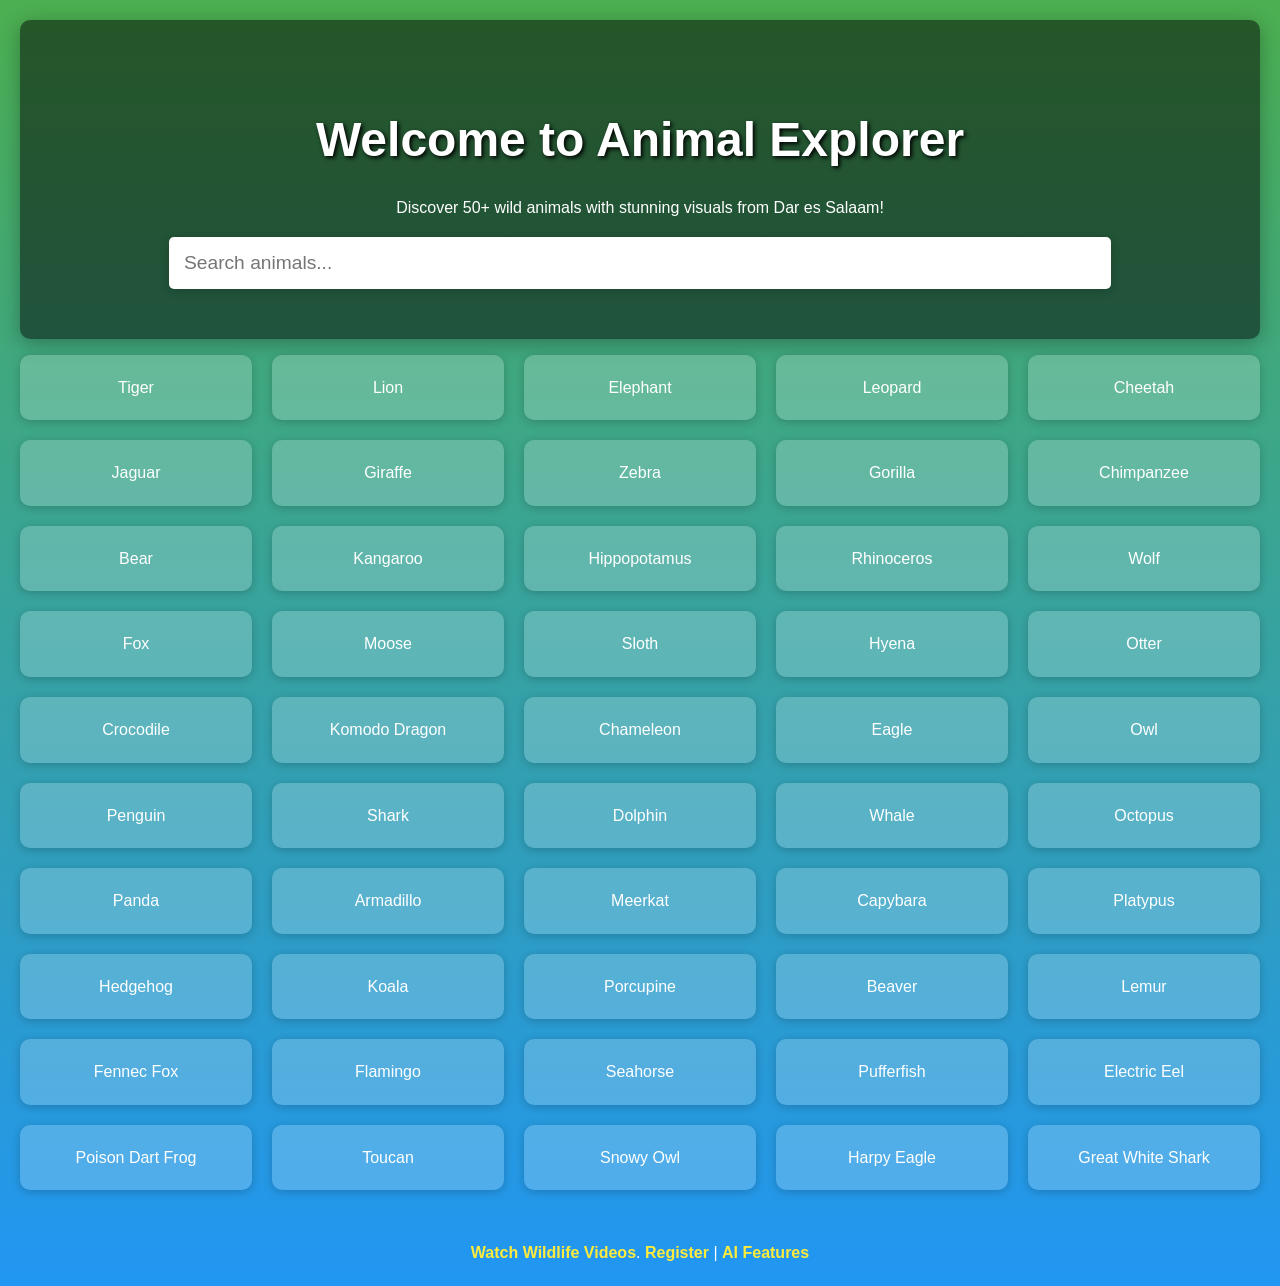
==== commit 6f46eb04: "Add stylesheet link and footer link to videos" ====
--- a/index.html
+++ b/index.html
@@ -1,6 +1,7 @@
 <!DOCTYPE html>
 <html lang="en">
 <head>
+  <link rel="stylesheet" href="styles.css">
   <meta charset="UTF-8">
   <meta name="viewport" content="width=device-width, initial-scale=1.0">
   <title>Animal Explorer - Home</title>
@@ -26,6 +27,7 @@
   </header>
   <ul id="animalLinks"></ul> <!-- Dynamically populated -->
   <footer>
+    <a href="videos.html">Watch Wildlife Videos</a>.
     <a href="register.html">Register</a> | <a href="ai.html">AI Features</a>
   </footer>
   <script src="main.js"></script>
--- a/styles.css
+++ b/styles.css
@@ -0,0 +1,99 @@
+]/* styles.css - Creative, high-graphics styling for Animal Explorer */
+@import url('https://fonts.googleapis.com/css2?family=Poppins:wght@300;400;600;700&display=swap');
+
+* {
+  margin: 0;
+  padding: 0;
+  box-sizing: border-box;
+}
+
+body {
+  font-family: 'Poppins', sans-serif;
+  background: linear-gradient(135deg, #0f2027, #203a43, #2c5364);
+  color: #e0f7fa;
+  line-height: 1.6;
+  min-height: 100vh;
+}
+
+.container {
+  max-width: 1200px;
+  margin: 0 auto;
+  padding: 2rem 1rem;
+}
+
+header {
+  text-align: center;
+  padding: 4rem 0 2rem;
+  background: rgba(0, 0, 0, 0.4);
+  border-radius: 0 0 30px 30px;
+  box-shadow: 0 10px 30px rgba(0, 0, 0, 0.6);
+}
+
+h1, h2 {
+  text-shadow: 0 4px 10px rgba(0, 255, 200, 0.5);
+  margin-bottom: 1rem;
+}
+
+.video-gallery {
+  display: grid;
+  grid-template-columns: repeat(auto-fit, minmax(320px, 1fr));
+  gap: 2rem;
+  margin: 3rem 0;
+}
+
+.video-card {
+  background: rgba(255, 255, 255, 0.08);
+  border-radius: 16px;
+  overflow: hidden;
+  box-shadow: 0 8px 32px rgba(0, 0, 0, 0.37);
+  backdrop-filter: blur(10px);
+  border: 1px solid rgba(255, 255, 255, 0.18);
+  transition: all 0.4s ease;
+  cursor: pointer;
+}
+
+.video-card:hover {
+  transform: translateY(-12px) scale(1.03);
+  box-shadow: 0 20px 50px rgba(0, 255, 200, 0.3);
+}
+
+.video-card iframe,
+.video-card video {
+  width: 100%;
+  height: 200px;
+  border: none;
+}
+
+.video-info {
+  padding: 1.2rem;
+  text-align: center;
+}
+
+.video-info h3 {
+  font-size: 1.3rem;
+  margin-bottom: 0.5rem;
+  color: #00f2e6;
+}
+
+.btn {
+  display: inline-block;
+  padding: 0.8rem 1.8rem;
+  background: linear-gradient(45deg, #00f2e6, #00b8d9);
+  color: #000;
+  text-decoration: none;
+  border-radius: 50px;
+  font-weight: 600;
+  transition: all 0.3s;
+  box-shadow: 0 5px 15px rgba(0, 242, 230, 0.4);
+}
+
+.btn:hover {
+  transform: translateY(-3px);
+  box-shadow: 0 10px 25px rgba(0, 242, 230, 0.6);
+}
+
+/* Responsive */
+@media (max-width: 768px) {
+  .video-gallery { grid-template-columns: 1fr; }
+  header { padding: 3rem 1rem; }
+}
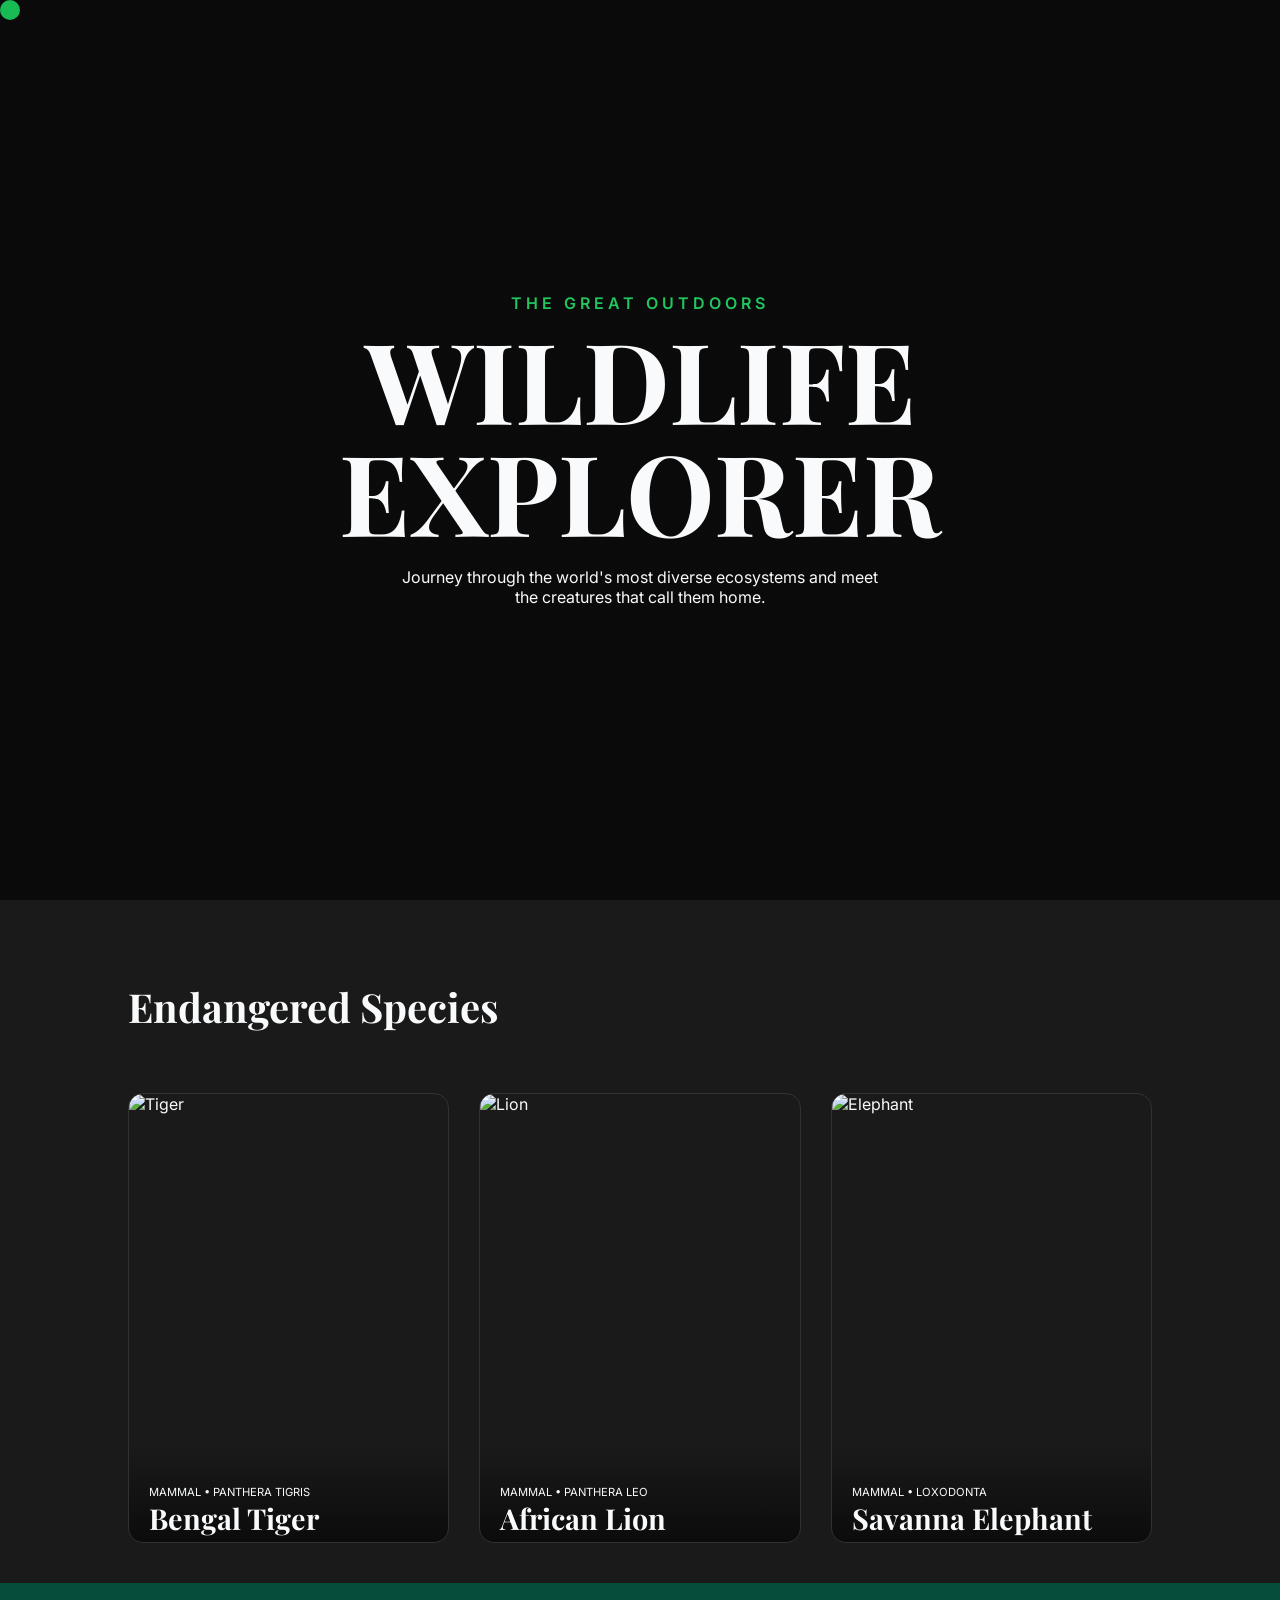
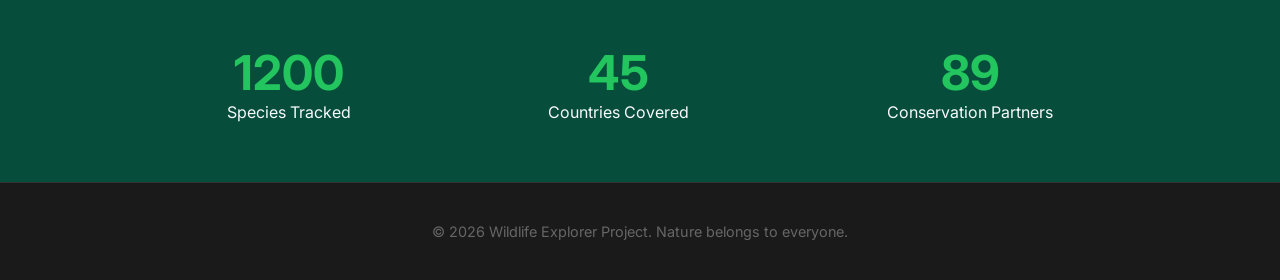
==== commit 949e70a8: "Revamp index.html for Wildlife Explorer Updated the HTML structure and styling for the Wildlife Expl" ====
--- a/index.html
+++ b/index.html
@@ -1,35 +1,253 @@
 <!DOCTYPE html>
 <html lang="en">
 <head>
-  <link rel="stylesheet" href="styles.css">
-  <meta charset="UTF-8">
-  <meta name="viewport" content="width=device-width, initial-scale=1.0">
-  <title>Animal Explorer - Home</title>
-  <style>
-    body { font-family: Arial, sans-serif; background: linear-gradient(to bottom, #4CAF50, #2196F3); color: white; margin: 0; padding: 20px; animation: fadeIn 2s; }
-    @keyframes fadeIn { from { opacity: 0; } to { opacity: 1; } }
-    header { text-align: center; padding: 50px; background: rgba(0,0,0,0.5); border-radius: 10px; box-shadow: 0 4px 20px rgba(0,0,0,0.3); }
-    h1 { font-size: 3em; text-shadow: 2px 2px 4px #000; }
-    #search { width: 80%; padding: 15px; border: none; border-radius: 5px; font-size: 1.2em; box-shadow: 0 2px 10px rgba(0,0,0,0.2); transition: transform 0.3s; }
-    #search:focus { transform: scale(1.05); }
-    ul { list-style: none; padding: 0; display: grid; grid-template-columns: repeat(auto-fit, minmax(200px, 1fr)); gap: 20px; }
-    li a { display: block; padding: 20px; background: rgba(255,255,255,0.2); border-radius: 10px; text-decoration: none; color: white; text-align: center; transition: background 0.3s; box-shadow: 0 2px 10px rgba(0,0,0,0.2); }
-    li a:hover { background: rgba(255,255,255,0.4); transform: translateY(-5px); }
-    footer { text-align: center; margin-top: 50px; }
-    footer a { color: #FFEB3B; text-decoration: none; font-weight: bold; }
-  </style>
+    <meta charset="UTF-8">
+    <meta name="viewport" content="width=device-width, initial-scale=1.0">
+    <title>Wildlife Explorer | Discover the Unseen</title>
+    <link href="https://fonts.googleapis.com/css2?family=Playfair+Display:wght@700&family=Inter:wght@300;400;600&display=swap" rel="stylesheet">
+    <link rel="stylesheet" href="https://cdnjs.cloudflare.com/ajax/libs/font-awesome/6.0.0/css/all.min.css">
+    <script src="https://cdnjs.cloudflare.com/ajax/libs/gsap/3.12.2/gsap.min.js"></script>
+    <script src="https://cdnjs.cloudflare.com/ajax/libs/gsap/3.12.2/ScrollTrigger.min.js"></script>
+
+    <style>
+        :root {
+            --forest: #064e3b;
+            --moss: #14532d;
+            --leaf: #22c55e;
+            --earth: #1a1a1a;
+            --snow: #f8fafc;
+        }
+
+        * { margin: 0; padding: 0; box-sizing: border-box; }
+        body { 
+            font-family: 'Inter', sans-serif; 
+            background-color: var(--earth); 
+            color: var(--snow);
+            overflow-x: hidden;
+        }
+
+        /* Custom Cursor */
+        #cursor {
+            width: 20px; height: 20px;
+            background: var(--leaf);
+            border-radius: 50%;
+            position: fixed;
+            pointer-events: none;
+            z-index: 999;
+            mix-blend-mode: difference;
+            transition: transform 0.1s ease;
+        }
+
+        /* Hero Section with Parallax Feel */
+        .hero {
+            height: 100vh;
+            display: flex;
+            flex-direction: column;
+            justify-content: center;
+            align-items: center;
+            background: linear-gradient(rgba(0,0,0,0.6), rgba(0,0,0,0.6)), 
+                        url('https://images.unsplash.com/photo-1441974231531-c6227db76b6e?auto=format&fit=crop&q=80&w=2000');
+            background-size: cover;
+            background-position: center;
+            text-align: center;
+        }
+
+        .hero h1 {
+            font-family: 'Playfair Display', serif;
+            font-size: clamp(3.5rem, 10vw, 7rem);
+            line-height: 1;
+            margin-bottom: 20px;
+        }
+
+        .explorer-tag {
+            text-transform: uppercase;
+            letter-spacing: 4px;
+            color: var(--leaf);
+            font-weight: 600;
+            margin-bottom: 10px;
+        }
+
+        /* Species Grid */
+        .section-title {
+            padding: 80px 10% 20px;
+            font-family: 'Playfair Display', serif;
+            font-size: 2.5rem;
+        }
+
+        .species-grid {
+            display: grid;
+            grid-template-columns: repeat(auto-fit, minmax(300px, 1fr));
+            gap: 30px;
+            padding: 40px 10%;
+        }
+
+        .species-card {
+            position: relative;
+            height: 450px;
+            border-radius: 15px;
+            overflow: hidden;
+            cursor: pointer;
+            border: 1px solid rgba(255,255,255,0.1);
+        }
+
+        .species-card img {
+            width: 100%; height: 100%;
+            object-fit: cover;
+            transition: transform 0.8s cubic-bezier(0.2, 1, 0.3, 1);
+        }
+
+        .card-overlay {
+            position: absolute;
+            bottom: 0; left: 0; width: 100%;
+            padding: 40px 20px;
+            background: linear-gradient(transparent, rgba(0,0,0,0.9));
+            transform: translateY(60px);
+            transition: transform 0.4s ease;
+        }
+
+        .species-card:hover img { transform: scale(1.1); }
+        .species-card:hover .card-overlay { transform: translateY(0); }
+
+        .species-name { font-size: 1.8rem; font-family: 'Playfair Display', serif; }
+        .species-stats { 
+            display: flex; gap: 15px; margin-top: 10px; 
+            font-size: 0.8rem; color: var(--leaf); opacity: 0; transition: 0.5s;
+        }
+        .species-card:hover .species-stats { opacity: 1; }
+
+        /* Fact Counter Section */
+        .impact-bar {
+            background: var(--forest);
+            padding: 60px 10%;
+            display: flex;
+            justify-content: space-around;
+            text-align: center;
+        }
+
+        .stat-item h2 { font-size: 3rem; color: var(--leaf); }
+
+        footer {
+            padding: 40px;
+            text-align: center;
+            border-top: 1px solid #333;
+            font-size: 0.9rem;
+            color: #666;
+        }
+    </style>
 </head>
 <body>
-  <header>
-    <h1>Welcome to Animal Explorer</h1>
-    <p>Discover 50+ wild animals with stunning visuals from Dar es Salaam!</p>
-    <input type="text" id="search" placeholder="Search animals...">
-  </header>
-  <ul id="animalLinks"></ul> <!-- Dynamically populated -->
-  <footer>
-    <a href="videos.html">Watch Wildlife Videos</a>.
-    <a href="register.html">Register</a> | <a href="ai.html">AI Features</a>
-  </footer>
-  <script src="main.js"></script>
+
+    <div id="cursor"></div>
+
+    <section class="hero">
+        <p class="explorer-tag">The Great Outdoors</p>
+        <h1 id="hero-title">WILDLIFE<br>EXPLORER</h1>
+        <p style="max-width: 500px;">Journey through the world's most diverse ecosystems and meet the creatures that call them home.</p>
+    </section>
+
+    <h2 class="section-title">Endangered Species</h2>
+    <div class="species-grid">
+        <div class="species-card reveal">
+            <img src="https://images.unsplash.com/photo-1564417947365-8db644d67315?auto=format&fit=crop&q=80&w=800" alt="Tiger">
+            <div class="card-overlay">
+                <p style="font-size: 0.7rem; text-transform: uppercase;">Mammal • Panthera tigris</p>
+                <h3 class="species-name">Bengal Tiger</h3>
+                <div class="species-stats">
+                    <span><i class="fas fa-heartbeat"></i> 3,900 left</span>
+                    <span><i class="fas fa-map-marker-alt"></i> Asia</span>
+                </div>
+            </div>
+        </div>
+        <div class="species-card reveal">
+            <img src="https://images.unsplash.com/photo-1546182990-dffeafbe841d?auto=format&fit=crop&q=80&w=800" alt="Lion">
+            <div class="card-overlay">
+                <p style="font-size: 0.7rem; text-transform: uppercase;">Mammal • Panthera leo</p>
+                <h3 class="species-name">African Lion</h3>
+                <div class="species-stats">
+                    <span><i class="fas fa-heartbeat"></i> 20,000 left</span>
+                    <span><i class="fas fa-map-marker-alt"></i> Africa</span>
+                </div>
+            </div>
+        </div>
+        <div class="species-card reveal">
+            <img src="https://images.unsplash.com/photo-1543946207-39bd91e70ca7?auto=format&fit=crop&q=80&w=800" alt="Elephant">
+            <div class="card-overlay">
+                <p style="font-size: 0.7rem; text-transform: uppercase;">Mammal • Loxodonta</p>
+                <h3 class="species-name">Savanna Elephant</h3>
+                <div class="species-stats">
+                    <span><i class="fas fa-heartbeat"></i> Vulnerable</span>
+                    <span><i class="fas fa-map-marker-alt"></i> Africa</span>
+                </div>
+            </div>
+        </div>
+    </div>
+
+    <div class="impact-bar">
+        <div class="stat-item">
+            <h2 class="counter">1200</h2>
+            <p>Species Tracked</p>
+        </div>
+        <div class="stat-item">
+            <h2 class="counter">45</h2>
+            <p>Countries Covered</p>
+        </div>
+        <div class="stat-item">
+            <h2 class="counter">89</h2>
+            <p>Conservation Partners</p>
+        </div>
+    </div>
+
+    <footer>
+        <p>&copy; 2026 Wildlife Explorer Project. Nature belongs to everyone.</p>
+    </footer>
+
+    <script>
+        // Custom Cursor Logic
+        const cursor = document.getElementById('cursor');
+        document.addEventListener('mousemove', (e) => {
+            cursor.style.left = e.clientX + 'px';
+            cursor.style.top = e.clientY + 'px';
+        });
+
+        // GSAP Animations
+        gsap.registerPlugin(ScrollTrigger);
+
+        // Hero Title Entrance
+        gsap.from("#hero-title", {
+            duration: 1.5,
+            y: 100,
+            opacity: 0,
+            ease: "power4.out"
+        });
+
+        // Scroll Reveal for Cards
+        gsap.utils.toArray(".reveal").forEach(card => {
+            gsap.from(card, {
+                scrollTrigger: {
+                    trigger: card,
+                    start: "top 85%",
+                },
+                y: 50,
+                opacity: 0,
+                duration: 1,
+                ease: "power3.out"
+            });
+        });
+
+        // Number Counter Animation
+        const counters = document.querySelectorAll('.counter');
+        counters.forEach(counter => {
+            gsap.from(counter, {
+                scrollTrigger: {
+                    trigger: counter,
+                    start: "top 90%",
+                },
+                innerText: 0,
+                duration: 2,
+                snap: { innerText: 1 },
+                ease: "power1.out"
+            });
+        });
+    </script>
 </body>
 </html>
